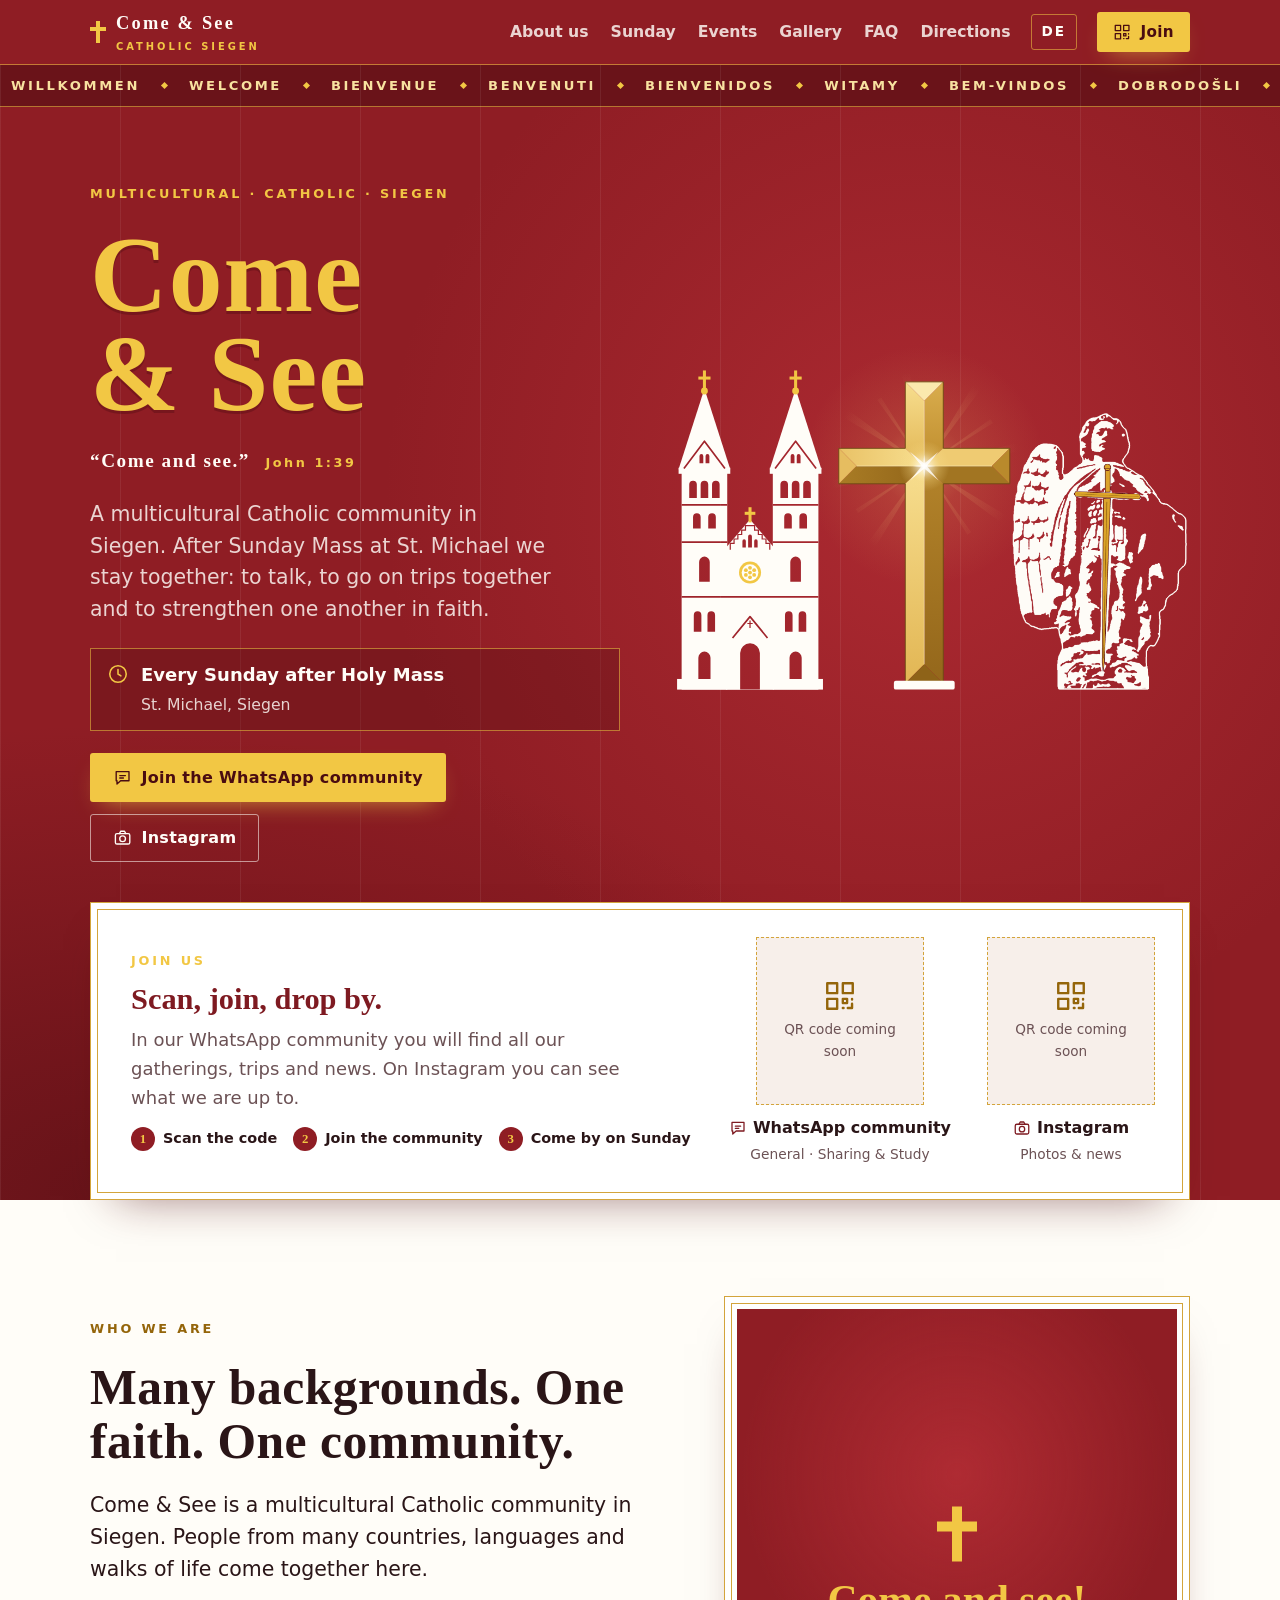
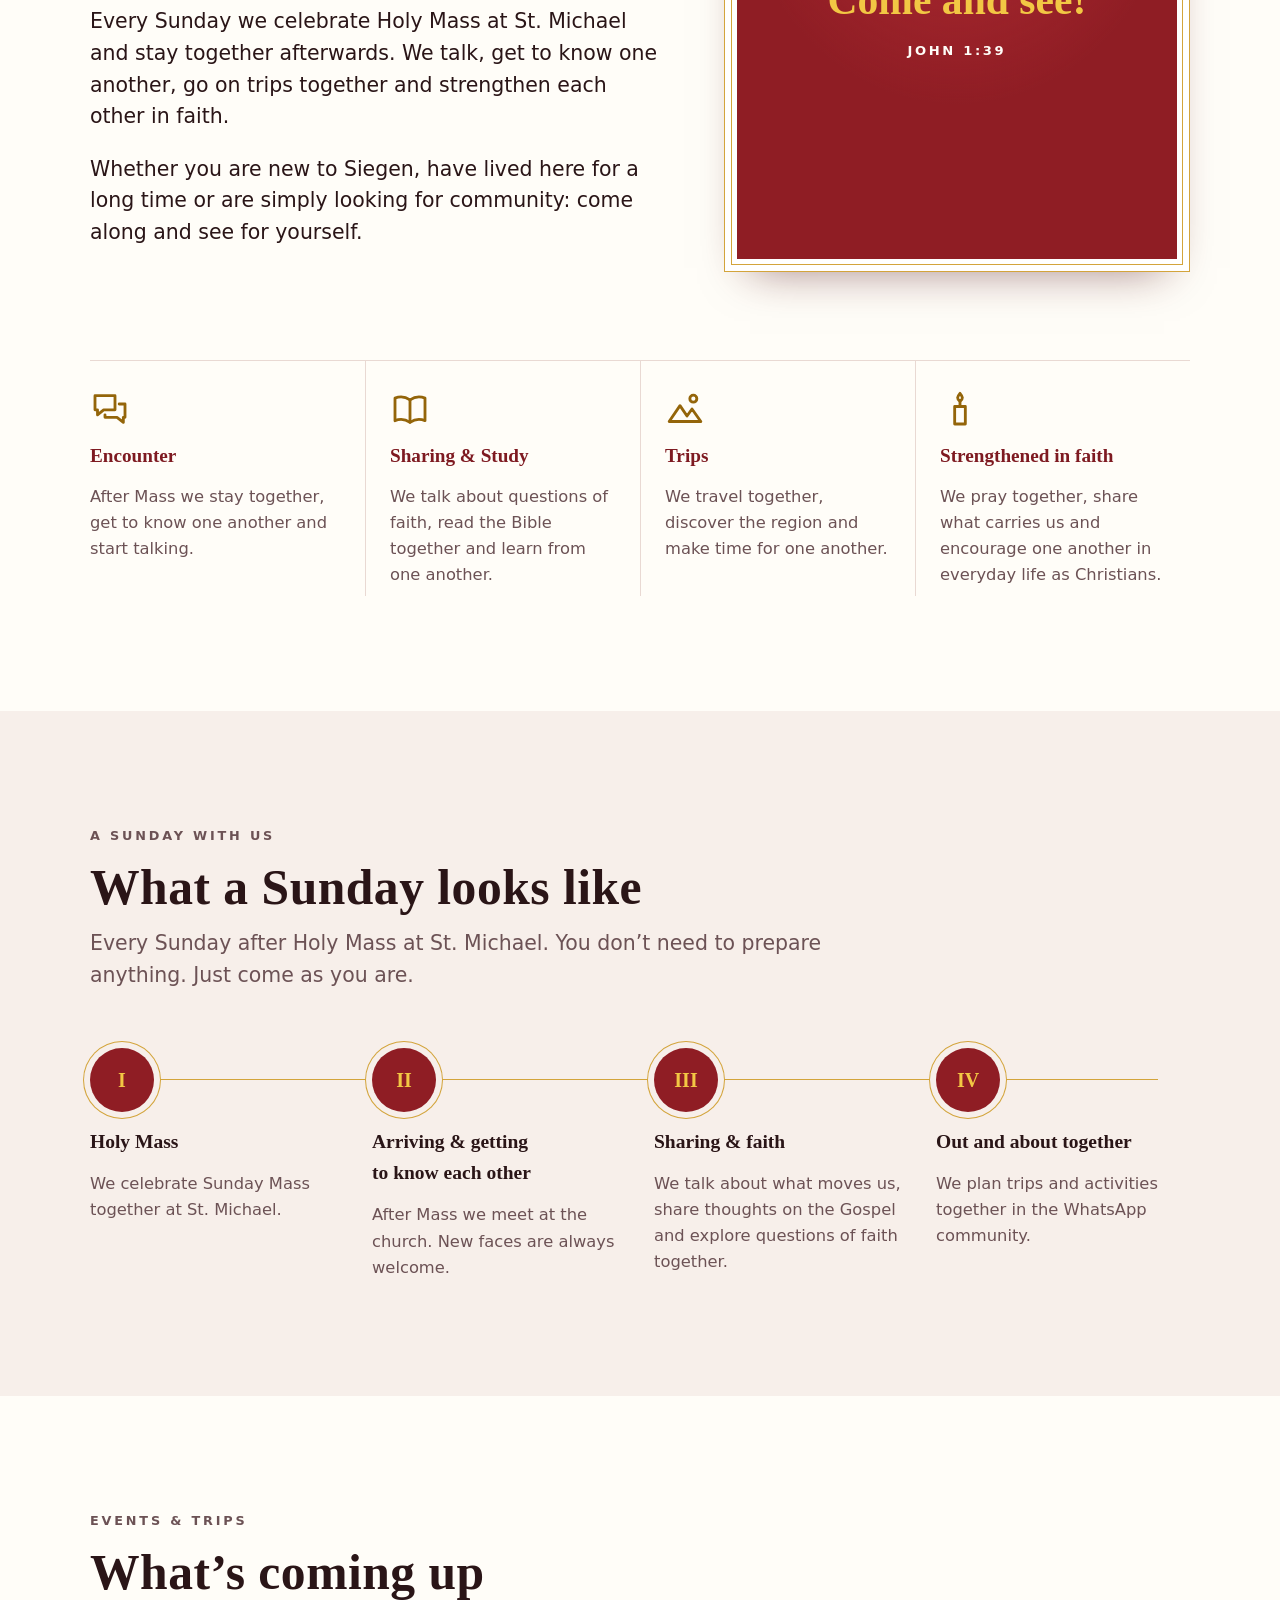
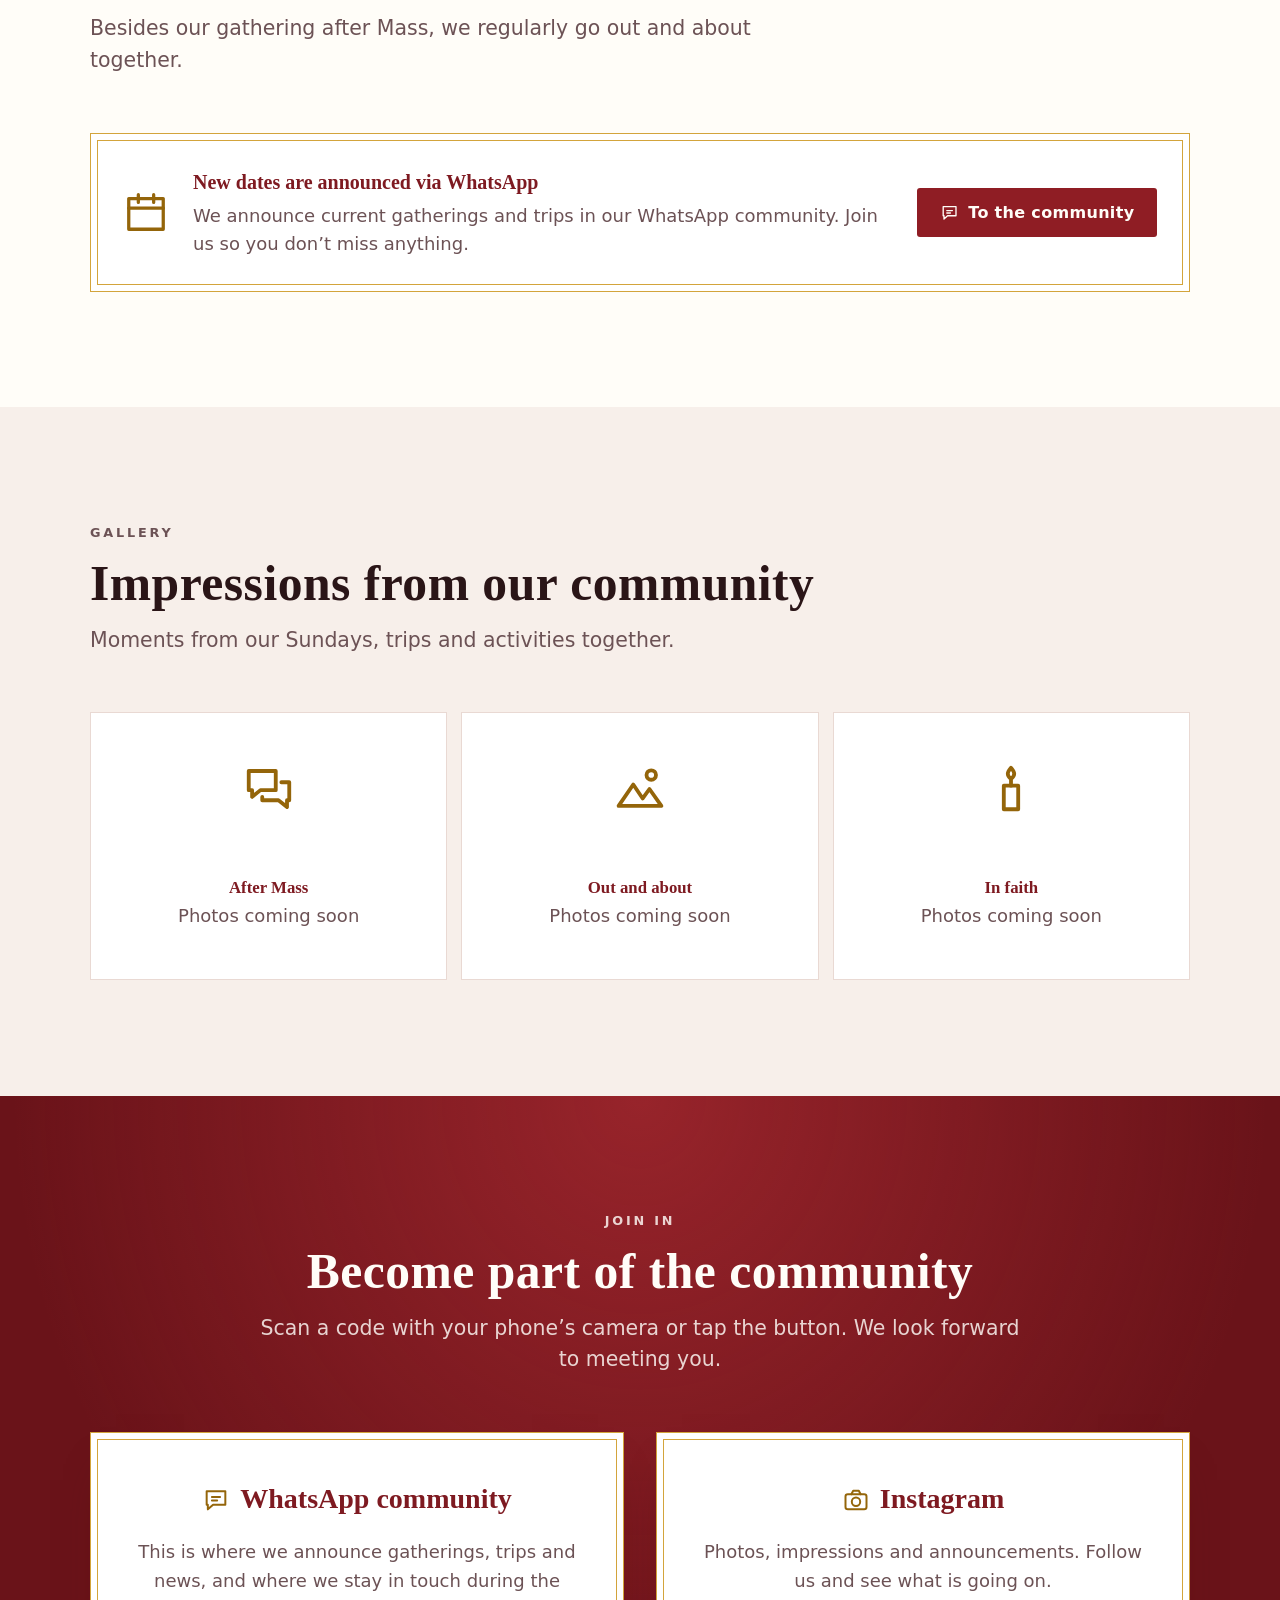
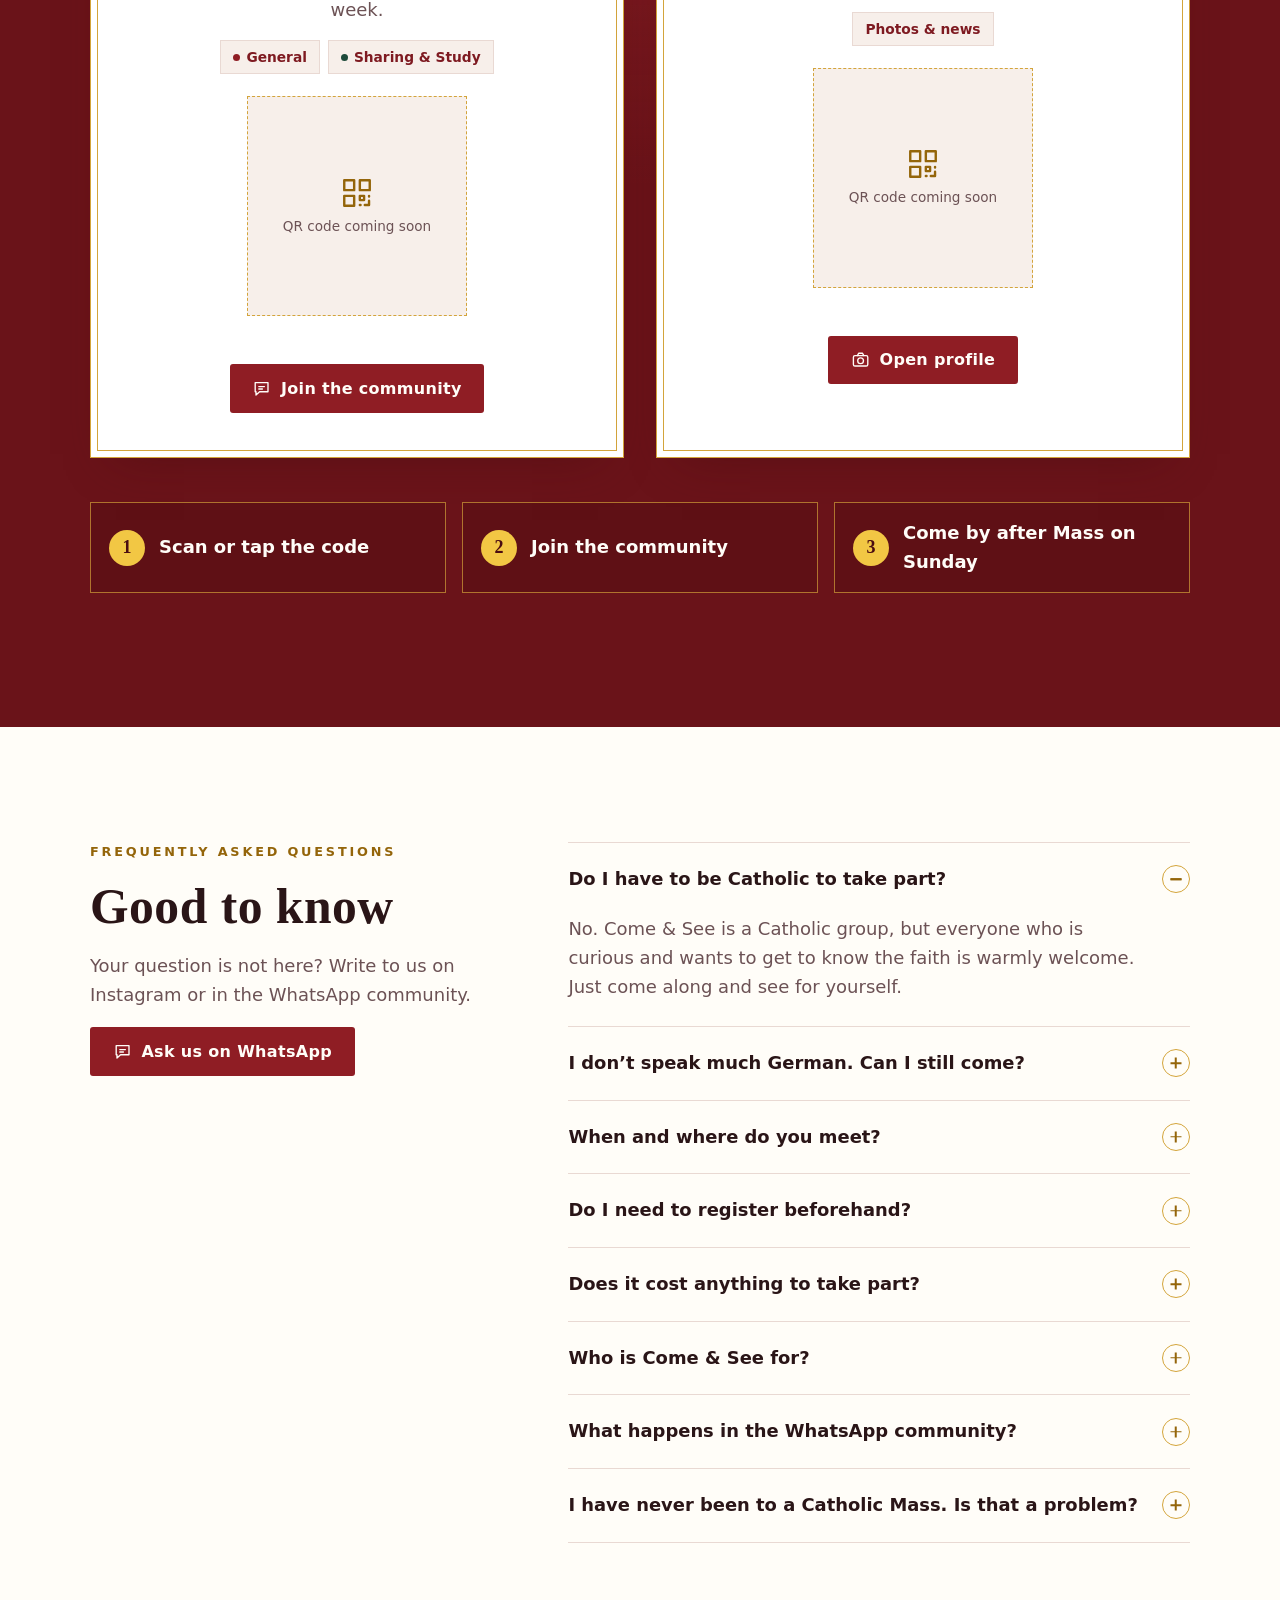
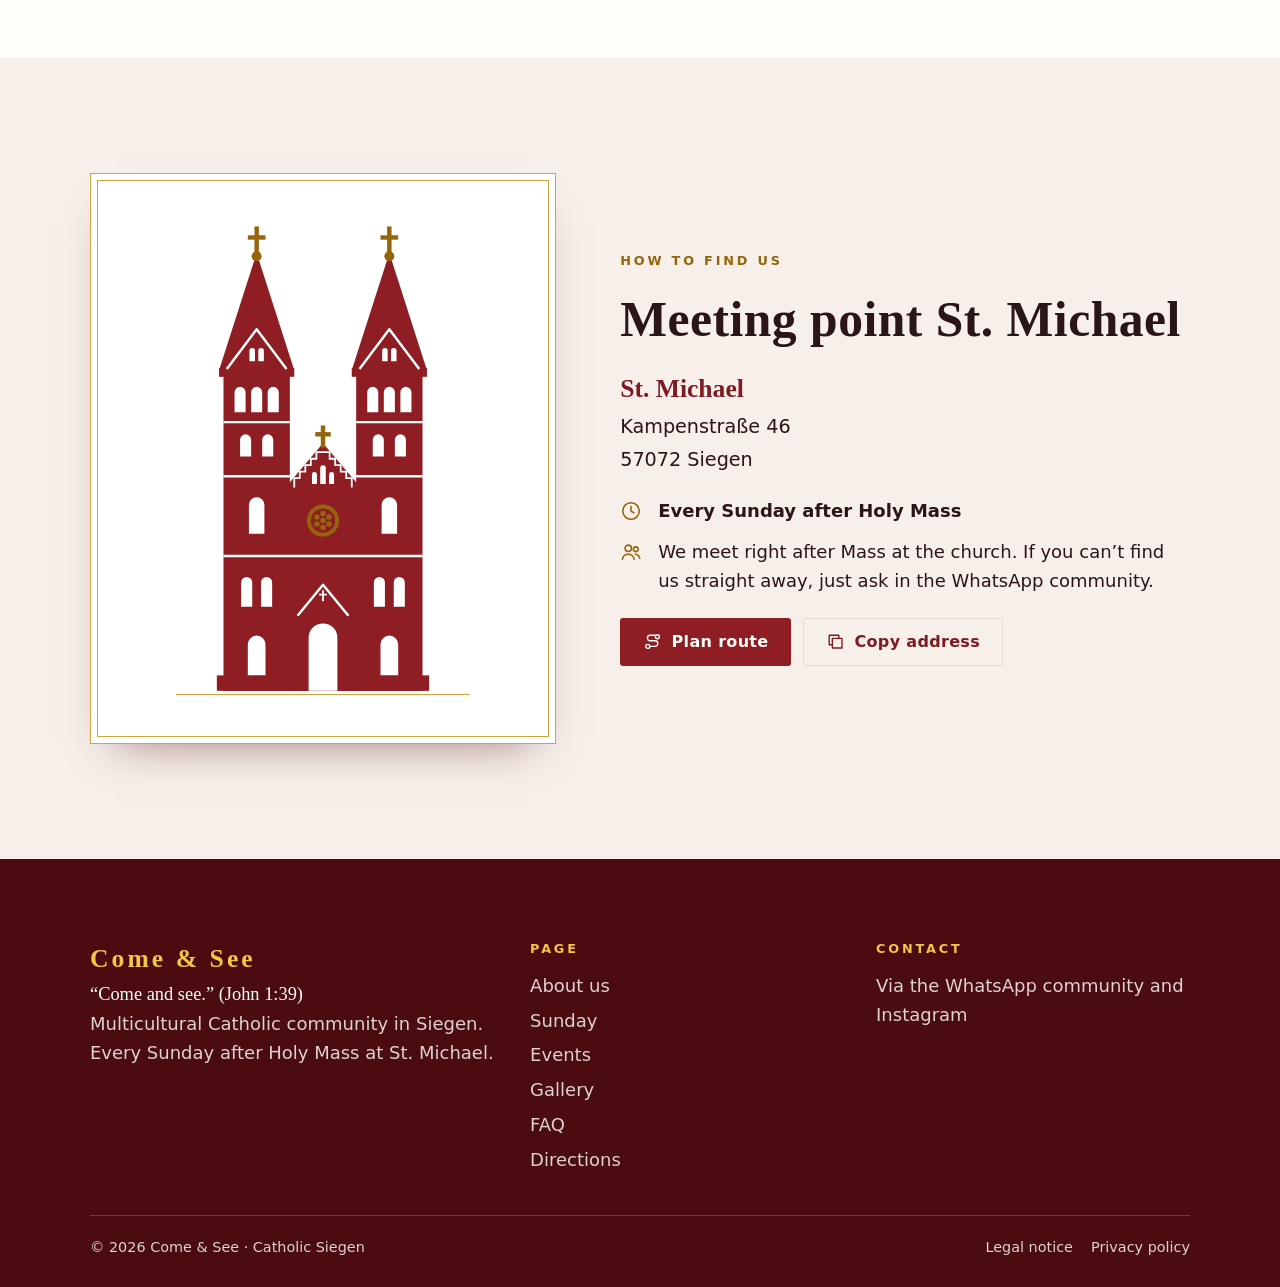
==== en/index.html @ a3068c2a "Add files via upload" ====
<!doctype html>
<html lang="en" data-root="../">
<head>
<meta charset="utf-8">
<meta name="viewport" content="width=device-width, initial-scale=1">
<title>Come &amp; See Siegen – Multicultural Catholic community</title>
<meta name="description" content="Come & See is a multicultural Catholic community in Siegen. Every Sunday after Holy Mass at St. Michael, Kampenstraße 46.">
<meta property="og:title" content="Come &amp; See Siegen – Multicultural Catholic community">
<meta property="og:description" content="Come & See is a multicultural Catholic community in Siegen. Every Sunday after Holy Mass at St. Michael, Kampenstraße 46.">
<meta property="og:type" content="website">
<meta name="theme-color" content="#8F1D24">
<link rel="alternate" hreflang="de" href="../index.html">
<link rel="stylesheet" href="../assets/style.css">
</head>
<body>
<div id="app" class="cs"></div>
<noscript><div class="noscript-note"><p>This page needs JavaScript. <strong>Come &amp; See</strong> is a multicultural Catholic community in Siegen. We meet every Sunday after Holy Mass at St. Michael, Kampenstraße 46, 57072 Siegen.</p><p><a href="legal-notice.html">Legal notice</a> · <a href="privacy-policy.html">Privacy policy</a> · <a href="../index.html">Deutsch</a></p></div></noscript>

<!-- Inhalte dieser Sprachversion. Texte hier ändern; Anführungszeichen " in Texten mit \" schreiben. -->
<script type="application/json" id="cs-state">
{
  "hero": {
    "lead": "A multicultural Catholic community in Siegen. After Sunday Mass at St. Michael we stay together: to talk, to go on trips together and to strengthen one another in faith."
  },
  "meeting": {
    "when": "Every Sunday after Holy Mass",
    "mass": "",
    "place": "St. Michael",
    "street": "Kampenstraße 46",
    "city": "57072 Siegen",
    "spot": "We meet right after Mass at the church. If you can’t find us straight away, just ask in the WhatsApp community."
  },
  "about": {
    "title": "Many backgrounds. One faith. One community.",
    "text": "Come & See is a multicultural Catholic community in Siegen. People from many countries, languages and walks of life come together here.\n\nEvery Sunday we celebrate Holy Mass at St. Michael and stay together afterwards. We talk, get to know one another, go on trips together and strengthen each other in faith.\n\nWhether you are new to Siegen, have lived here for a long time or are simply looking for community: come along and see for yourself.",
    "image": "",
    "caption": ""
  },
  "pillars": [
    {
      "icon": "talk",
      "title": "Encounter",
      "text": "After Mass we stay together, get to know one another and start talking."
    },
    {
      "icon": "book",
      "title": "Sharing & Study",
      "text": "We talk about questions of faith, read the Bible together and learn from one another."
    },
    {
      "icon": "trip",
      "title": "Trips",
      "text": "We travel together, discover the region and make time for one another."
    },
    {
      "icon": "candle",
      "title": "Strengthened in faith",
      "text": "We pray together, share what carries us and encourage one another in everyday life as Christians."
    }
  ],
  "sunday": [
    {
      "title": "Holy Mass",
      "text": "We celebrate Sunday Mass together at St. Michael."
    },
    {
      "title": "Arriving & getting to know each other",
      "text": "After Mass we meet at the church. New faces are always welcome."
    },
    {
      "title": "Sharing & faith",
      "text": "We talk about what moves us, share thoughts on the Gospel and explore questions of faith together."
    },
    {
      "title": "Out and about together",
      "text": "We plan trips and activities together in the WhatsApp community."
    }
  ],
  "events": [],
  "gallery": [],
  "faq": [
    {
      "q": "Do I have to be Catholic to take part?",
      "a": "No. Come & See is a Catholic group, but everyone who is curious and wants to get to know the faith is warmly welcome. Just come along and see for yourself."
    },
    {
      "q": "I don’t speak much German. Can I still come?",
      "a": "Absolutely. People from many countries meet here. We communicate in German and English and help each other out."
    },
    {
      "q": "When and where do you meet?",
      "a": "Every Sunday after Holy Mass at St. Michael, Kampenstraße 46 in Siegen. You can find the exact meeting point and any short-notice changes in our WhatsApp community."
    },
    {
      "q": "Do I need to register beforehand?",
      "a": "No. You can simply join us after Mass. If you have questions beforehand, write to us on Instagram or in the WhatsApp community."
    },
    {
      "q": "Does it cost anything to take part?",
      "a": "The gatherings after Mass are free. For trips there may be costs for travel or admission. We always announce this in advance."
    },
    {
      "q": "Who is Come & See for?",
      "a": "For everyone looking for community in faith: whether you have just arrived in Siegen, study or work here, or have lived here for a long time."
    },
    {
      "q": "What happens in the WhatsApp community?",
      "a": "The community has the group “Allgemein” (General) for announcements and dates, and the group “Austausch & Study” (Sharing & Study) for conversations about faith and learning together."
    },
    {
      "q": "I have never been to a Catholic Mass. Is that a problem?",
      "a": "Not at all. Just sit down and join in as much as you like. After Mass we are happy to answer your questions."
    }
  ],
  "footer": {
    "contact": ""
  }
}
</script>
<script src="../assets/links.js"></script>
<script src="../assets/app.js"></script>
</body>
</html>
---- assets/style.css ----
/* Schriften: lokal gehostet (kein Google Fonts). Dateien siehe assets/fonts/LIESMICH.txt */
@font-face { font-family: "Cinzel"; font-style: normal; font-weight: 500; font-display: swap; src: url("fonts/cinzel-latin-500-normal.woff2") format("woff2"); }
@font-face { font-family: "Cinzel"; font-style: normal; font-weight: 600; font-display: swap; src: url("fonts/cinzel-latin-600-normal.woff2") format("woff2"); }
@font-face { font-family: "Cinzel"; font-style: normal; font-weight: 700; font-display: swap; src: url("fonts/cinzel-latin-700-normal.woff2") format("woff2"); }
@font-face { font-family: "Cinzel"; font-style: normal; font-weight: 800; font-display: swap; src: url("fonts/cinzel-latin-800-normal.woff2") format("woff2"); }
@font-face { font-family: "Cinzel"; font-style: normal; font-weight: 900; font-display: swap; src: url("fonts/cinzel-latin-900-normal.woff2") format("woff2"); }
@font-face { font-family: "Alegreya Sans"; font-style: normal; font-weight: 400; font-display: swap; src: url("fonts/alegreya-sans-latin-400-normal.woff2") format("woff2"); }
@font-face { font-family: "Alegreya Sans"; font-style: normal; font-weight: 500; font-display: swap; src: url("fonts/alegreya-sans-latin-500-normal.woff2") format("woff2"); }
@font-face { font-family: "Alegreya Sans"; font-style: normal; font-weight: 700; font-display: swap; src: url("fonts/alegreya-sans-latin-700-normal.woff2") format("woff2"); }
@font-face { font-family: "Alegreya Sans"; font-style: normal; font-weight: 800; font-display: swap; src: url("fonts/alegreya-sans-latin-800-normal.woff2") format("woff2"); }
@font-face { font-family: "Alegreya Sans"; font-style: italic; font-weight: 400; font-display: swap; src: url("fonts/alegreya-sans-latin-400-italic.woff2") format("woff2"); }

/* Basis-Reset (früher von Claude eingefügt) */
html { -webkit-text-size-adjust: 100%; }
body { margin: 0; padding: 0; }
img { max-width: 100%; }
[hidden]:not([hidden="until-found" i]) { display: none !important; }
/* Layout: Prozessionsbanner – kardinalrote Bänder mit goldenen Doppelrahmen, dazwischen helle Lesestrecken; Cinzel als Inschrift, Alegreya Sans zum Lesen */
:root {
  --red: #8F1D24;
  --red-deep: #6A1319;
  --red-night: #4A0C11;
  --red-ink: #7E1A21;
  --gold: #F2C744;
  --gold-soft: #F8E2A0;
  --gold-ink: #94650A;
  --gold-line: #D3A43B;
  --paper: #FFFDF8;
  --paper-2: #F7EFEA;
  --card: #FFFFFF;
  --ink: #2A1517;
  --muted: #6C5255;
  --line: #E9D9D3;
  --on-red: #FFFDF8;
  --on-red-2: rgba(255, 253, 248, 0.82);
  --on-red-line: rgba(242, 199, 68, 0.55);
  --qr-dark: #2B0609;
  --shadow: 0 22px 44px -26px rgba(74, 12, 17, 0.55);
  --display: "Cinzel", "Trajan Pro", "Times New Roman", Georgia, serif;
  --body: "Alegreya Sans", "Segoe UI", system-ui, -apple-system, sans-serif;
  --wrap: 1180px;
  --gutter: clamp(16px, 4vw, 40px);
  --nav-h: 64px;
}
@media (prefers-color-scheme: dark) {
  :root:not([data-theme="light"]) {
    --paper: #160D0E; --paper-2: #1F1415; --card: #261819; --ink: #F5ECE6; --muted: #C7AEAA;
    --line: #3F2C2E; --gold-ink: #E5B84E; --red-ink: #F3A6AA; --shadow: 0 22px 44px -26px rgba(0, 0, 0, 0.8);
    color-scheme: dark;
  }
}
:root[data-theme="dark"] {
  --paper: #160D0E; --paper-2: #1F1415; --card: #261819; --ink: #F5ECE6; --muted: #C7AEAA;
  --line: #3F2C2E; --gold-ink: #E5B84E; --red-ink: #F3A6AA; --shadow: 0 22px 44px -26px rgba(0, 0, 0, 0.8);
  color-scheme: dark;
}

html { scroll-behavior: smooth; }
@media (prefers-reduced-motion: reduce) { html { scroll-behavior: auto; } }
body { background: var(--paper); color: var(--ink); font-family: var(--body); font-size: 1.125rem; line-height: 1.6; -webkit-font-smoothing: antialiased; text-rendering: optimizeLegibility; }
.cs *, .cs *::before, .cs *::after, .cs-layer *, .cs-layer *::before, .cs-layer *::after { box-sizing: border-box; }
.cs img, .cs-layer img { max-width: 100%; display: block; }
:where(.cs, .cs-layer) a { color: inherit; }
.cs p { margin: 0; }
.cs h1, .cs h2, .cs h3 { margin: 0; font-family: var(--display); text-wrap: balance; }
.wrap { width: 100%; max-width: var(--wrap); margin-inline: auto; padding-inline: var(--gutter); }
section[id], header[id] { scroll-margin-top: calc(var(--nav-h) + 12px); }
:focus-visible { outline: 3px solid var(--gold); outline-offset: 3px; border-radius: 2px; }
.sr { position: absolute; width: 1px; height: 1px; overflow: hidden; clip: rect(0 0 0 0); white-space: nowrap; }

/* type */
.eyebrow { font-family: var(--body); font-weight: 800; font-size: 0.8rem; letter-spacing: 0.22em; text-transform: uppercase; color: var(--gold-ink); }
.on-red .eyebrow { color: var(--gold); }
.h2 { font-size: clamp(2rem, 4.2vw, 3.1rem); font-weight: 700; line-height: 1.08; letter-spacing: 0.01em; }
.lead { font-size: clamp(1.15rem, 1.6vw, 1.3rem); line-height: 1.55; }
.prose { display: grid; gap: 1em; max-width: 62ch; }
.muted { color: var(--muted); }
.rule { display: flex; align-items: center; gap: 14px; color: var(--gold-line); }
.rule::before, .rule::after { content: ""; height: 1px; flex: 1; background: currentColor; }
.rule svg { width: 14px; height: 18px; fill: currentColor; flex: none; }

/* buttons */
.btn { display: inline-flex; align-items: center; justify-content: center; gap: 0.6em; padding: 0.85em 1.35em; border-radius: 3px; border: 1.5px solid transparent; font-family: var(--body); font-weight: 800; font-size: 1rem; line-height: 1.1; letter-spacing: 0.02em; text-decoration: none; cursor: pointer; transition: transform 0.15s ease, background-color 0.15s ease, color 0.15s ease, border-color 0.15s ease; }
.btn svg { width: 1.2em; height: 1.2em; flex: none; }
.btn:hover { transform: translateY(-1px); }
.btn:active { transform: translateY(0); }
.btn-gold { background: var(--gold); color: var(--red-night); box-shadow: 0 10px 24px -12px rgba(242, 199, 68, 0.75); }
.btn-gold:hover { background: #F7D466; }
.btn-ghost { background: transparent; color: var(--on-red); border-color: rgba(255, 253, 248, 0.55); }
.btn-ghost:hover { border-color: var(--gold); color: var(--gold); }
.btn-red { background: var(--red); color: var(--on-red); }
.btn-red:hover { background: var(--red-deep); }
.btn-line { background: transparent; color: var(--red-ink); border-color: var(--line); }
.btn-line:hover { border-color: var(--gold-line); }
.btn-sm { padding: 0.62em 1em; font-size: 0.95rem; }
.btn[aria-disabled="true"] { opacity: 0.55; pointer-events: none; }

/* frames */
.frame { position: relative; border: 1px solid var(--gold-line); outline: 1px solid var(--gold-line); outline-offset: -8px; }

/* nav */
.nav { position: sticky; top: env(safe-area-inset-top, 0px); z-index: 40; background: var(--red); color: var(--on-red); border-bottom: 1px solid var(--on-red-line); }
.nav-in { display: flex; align-items: center; gap: 20px; min-height: var(--nav-h); }
.brand { display: inline-flex; align-items: center; gap: 10px; text-decoration: none; margin-right: auto; }
.brand svg { width: 16px; height: 22px; fill: var(--gold); }
.brand-t { font-family: var(--display); font-weight: 800; font-size: 1.15rem; letter-spacing: 0.12em; white-space: nowrap; }
.brand-s { display: block; font-family: var(--body); font-weight: 700; font-size: 0.62rem; letter-spacing: 0.3em; color: var(--gold); margin-top: 1px; }
.nav-links { display: flex; gap: 22px; }
.nav-links a { text-decoration: none; font-weight: 700; font-size: 0.98rem; color: var(--on-red-2); padding: 6px 0; border-bottom: 1.5px solid transparent; }
.nav-links a:hover { color: var(--on-red); border-bottom-color: var(--gold); }
.menu-btn { display: none; background: transparent; border: 1px solid var(--on-red-line); color: var(--on-red); width: 44px; height: 44px; border-radius: 3px; cursor: pointer; }
.menu-btn svg { width: 22px; height: 22px; }
.edit-btn { background: transparent; border: 1px dashed var(--on-red-line); color: var(--gold); border-radius: 3px; padding: 0.5em 0.8em; font: 700 0.85rem var(--body); cursor: pointer; display: inline-flex; gap: 6px; align-items: center; }
.edit-btn svg { width: 16px; height: 16px; }
.mobile-menu { border-top: 1px solid var(--on-red-line); background: var(--red-deep); }
.mobile-menu nav { display: grid; padding-block: 8px 16px; }
.mobile-menu a { text-decoration: none; font-weight: 700; padding: 12px 0; border-bottom: 1px solid rgba(255, 253, 248, 0.12); }
@media (max-width: 980px) {
  .nav-links { display: none; }
  .menu-btn { display: inline-grid; place-items: center; }
}
@media (max-width: 640px) { .edit-btn span { display: none; } .brand-s { display: none; } }
@media (max-width: 420px) { .nav .btn-join-label { display: none; } }

/* ribbon */
.ribbon { background: var(--red-deep); color: var(--gold-soft); border-bottom: 1px solid var(--on-red-line); overflow: hidden; }
.ribbon-track { display: flex; width: max-content; animation: ribbon 60s linear infinite; }
.ribbon-set { display: flex; align-items: center; gap: 22px; padding: 10px 11px; white-space: nowrap; font-weight: 700; font-size: 0.82rem; letter-spacing: 0.2em; text-transform: uppercase; }
.ribbon-set i { width: 5px; height: 5px; background: var(--gold); transform: rotate(45deg); flex: none; }
@keyframes ribbon { to { transform: translateX(-50%); } }
@media (prefers-reduced-motion: reduce) {
  .ribbon-track { animation: none; width: auto; flex-wrap: wrap; justify-content: center; }
  .ribbon-set + .ribbon-set { display: none; }
  .ribbon-set { flex-wrap: wrap; justify-content: center; white-space: normal; row-gap: 6px; }
}

/* hero */
.hero { position: relative; color: var(--on-red); background:
    radial-gradient(60% 70% at 72% 38%, rgba(196, 52, 60, 0.55), transparent 70%),
    radial-gradient(90% 60% at 10% 100%, rgba(74, 12, 17, 0.6), transparent 70%),
    var(--red); }
.hero::before { content: ""; position: absolute; inset: 0; pointer-events: none; opacity: 0.07;
  background-image: repeating-linear-gradient(90deg, #fff 0 1px, transparent 1px 120px); }
.hero-grid { position: relative; display: grid; grid-template-columns: minmax(0, 1.02fr) minmax(0, 1fr); gap: clamp(24px, 4vw, 64px); align-items: center; padding-block: clamp(40px, 6vw, 84px) clamp(24px, 4vw, 40px); }
.hero-text { display: grid; gap: 22px; min-width: 0; }
.hero h1 { font-weight: 900; font-size: clamp(3.6rem, 8.4vw, 7.4rem); line-height: 0.92; letter-spacing: 0.01em; color: var(--gold); text-shadow: 0 3px 0 rgba(74, 12, 17, 0.35); }
.hero h1 span { display: block; }
.verse { font-family: var(--display); font-weight: 600; font-size: clamp(1rem, 1.6vw, 1.2rem); letter-spacing: 0.08em; color: var(--on-red); display: flex; flex-wrap: wrap; gap: 0.2em 0.8em; align-items: baseline; }
.verse small { font-family: var(--body); font-weight: 700; font-size: 0.8rem; letter-spacing: 0.2em; color: var(--gold); }
.hero .lead { color: var(--on-red-2); max-width: 36ch; }
.meet { display: inline-flex; align-items: flex-start; gap: 12px; padding: 12px 16px; border: 1px solid var(--on-red-line); background: rgba(74, 12, 17, 0.28); max-width: 100%; }
.meet svg { width: 22px; height: 22px; flex: none; color: var(--gold); margin-top: 2px; }
.meet strong { display: block; font-weight: 800; }
.meet span { color: var(--on-red-2); font-size: 0.98rem; }
.hero-cta { display: flex; flex-wrap: wrap; gap: 12px; }
.hero-art { min-width: 0; }
.hero-art .emblem { width: 100%; height: auto; max-width: 600px; display: block; margin-inline: auto; overflow: visible; }
.hero-art .glow { transform-origin: 400px 153px; animation: glow 7s ease-in-out infinite alternate; }
@keyframes glow { from { opacity: 0.8; } to { opacity: 1; } }
@media (prefers-reduced-motion: reduce) { .hero-art .glow { animation: none; } }
@media (max-width: 980px) {
  .hero-grid { grid-template-columns: 1fr; text-align: left; }
  .hero-art { order: -1; }
  .hero-art .emblem { max-width: 520px; }
}

/* join card (in hero) */
.hero-join { position: relative; z-index: 3; margin-bottom: calc(-1 * var(--overlap)); }
:root { --overlap: 110px; }
@media (max-width: 760px) { :root { --overlap: 56px; } }
.joincard { background: var(--card); color: var(--ink); box-shadow: var(--shadow); padding: clamp(22px, 3vw, 34px); display: grid; grid-template-columns: minmax(0, 1fr) auto auto; align-items: start; gap: clamp(18px, 3vw, 36px); align-items: center; }
.jc-text { display: grid; gap: 10px; min-width: 0; padding-left: 6px; }
.jc-title { font-size: clamp(1.45rem, 2.4vw, 1.9rem); font-weight: 700; line-height: 1.15; color: var(--red-ink); }
.jc-text p { color: var(--muted); max-width: 46ch; }
.jc-steps { display: flex; flex-wrap: wrap; gap: 6px 16px; margin-top: 4px; font-weight: 800; font-size: 0.9rem; color: var(--ink); }
.jc-steps span { display: inline-flex; align-items: center; gap: 8px; }
.jc-steps b { display: inline-grid; place-items: center; width: 24px; height: 24px; border-radius: 50%; background: var(--red); color: var(--gold); font-family: var(--display); font-size: 0.8rem; }
.jc-buttons { display: none; gap: 10px; flex-wrap: wrap; }
@media (max-width: 900px) {
  .joincard { grid-template-columns: minmax(0, 1fr) minmax(0, 1fr); }
  .joincard .qr-tile { --qr: 100%; width: 100%; max-width: 200px; justify-self: center; }
  .jc-text { grid-column: 1 / -1; padding-left: 0; }
}
@media (max-width: 640px) {
  .jc-buttons { display: flex; grid-column: 1 / -1; }
  .jc-buttons .btn { flex: 1 1 200px; }
}

/* qr tiles */
.qr-tile { display: grid; justify-items: center; gap: 10px; text-decoration: none; color: var(--ink); margin: 0; }
.qr-box { width: var(--qr, 168px); max-width: 100%; aspect-ratio: 1; background: #fff; padding: 8px; border: 1px solid var(--gold-line); box-shadow: 0 0 0 4px var(--card), 0 0 0 5px var(--gold-line); position: relative; transition: transform 0.15s ease; }
a.qr-tile:hover .qr-box { transform: scale(1.03); }
.qr-box svg { width: 100%; height: 100%; display: block; }
.qr-box .qr-badge { position: absolute; left: 50%; top: 50%; transform: translate(-50%, -50%); width: 22%; aspect-ratio: 1; background: #fff; display: grid; place-items: center; border-radius: 4px; }
.qr-box .qr-badge svg { width: 70%; height: 70%; fill: var(--red); }
.qr-cap { text-align: center; display: grid; gap: 2px; }
.qr-cap strong { font-weight: 800; font-size: 1rem; display: inline-flex; gap: 6px; align-items: center; justify-content: center; }
.qr-cap strong svg { width: 18px; height: 18px; color: var(--red-ink); }
.qr-cap span { font-size: 0.86rem; color: var(--muted); }
.qr-empty { width: var(--qr, 168px); max-width: 100%; aspect-ratio: 1; border: 1.5px dashed var(--gold-line); display: grid; place-items: center; text-align: center; padding: 14px; font-size: 0.85rem; color: var(--muted); background: var(--paper-2); }
.qr-empty svg { width: 34px; height: 34px; color: var(--gold-ink); margin: 0 auto 6px; display: block; }

/* sections */
.sec { padding-block: clamp(64px, 9vw, 120px); }
.sec-2 { background: var(--paper-2); }
.sec-head { display: grid; gap: 14px; margin-bottom: clamp(32px, 5vw, 56px); max-width: 760px; }
.sec-head.center { text-align: center; margin-inline: auto; justify-items: center; }
.sec-head p { color: var(--muted); }
.about { padding-top: calc(var(--overlap) + clamp(56px, 8vw, 96px)); }
.about-grid { display: grid; grid-template-columns: minmax(0, 1.1fr) minmax(0, 0.9fr); gap: clamp(28px, 5vw, 72px); align-items: center; }
.about-text { display: grid; gap: 22px; min-width: 0; }
.about-text .prose { color: var(--ink); }
.photo { margin: 0; background: var(--card); padding: 12px; box-shadow: var(--shadow); }
.photo img { width: 100%; aspect-ratio: 4 / 5; object-fit: cover; }
.photo figcaption { font-size: 0.9rem; color: var(--muted); padding: 10px 4px 0; }
.photo-fallback { aspect-ratio: 4 / 5; background: radial-gradient(70% 60% at 50% 30%, rgba(196, 52, 60, 0.6), transparent 70%), var(--red); color: var(--on-red); display: grid; place-items: center; text-align: center; padding: 28px; position: relative; }
.photo-fallback .pf-in { display: grid; gap: 16px; justify-items: center; }
.photo-fallback svg { width: 40px; height: 56px; fill: var(--gold); }
.photo-fallback blockquote { margin: 0; font-family: var(--display); font-weight: 700; font-size: clamp(1.8rem, 3.4vw, 2.6rem); line-height: 1.1; color: var(--gold); }
.photo-fallback cite { font-style: normal; font-weight: 700; letter-spacing: 0.2em; font-size: 0.82rem; text-transform: uppercase; }
.photo-fallback .pf-hint { font-size: 0.85rem; color: var(--on-red-2); border-top: 1px solid var(--on-red-line); padding-top: 12px; }
@media (max-width: 860px) { .about-grid { grid-template-columns: 1fr; } .photo { max-width: 520px; } }

.pillars { display: grid; grid-template-columns: repeat(4, minmax(0, 1fr)); gap: 0; margin-top: clamp(48px, 7vw, 88px); border-top: 1px solid var(--line); }
.pillar { padding: 28px 24px 8px 0; display: grid; gap: 12px; align-content: start; min-width: 0; }
.pillar + .pillar { padding-left: 24px; border-left: 1px solid var(--line); }
.pillar svg { width: 40px; height: 40px; color: var(--gold-ink); }
.pillar h3 { font-size: 1.2rem; font-weight: 700; color: var(--red-ink); }
.pillar p { color: var(--muted); font-size: 1.02rem; }
@media (max-width: 980px) {
  .pillars { grid-template-columns: repeat(2, minmax(0, 1fr)); }
  .pillar:nth-child(3) { padding-left: 0; border-left: 0; }
  .pillar:nth-child(n+3) { border-top: 1px solid var(--line); }
}
@media (max-width: 560px) {
  .pillars { grid-template-columns: 1fr; }
  .pillar, .pillar + .pillar { padding: 24px 0 20px; border-left: 0; }
  .pillar + .pillar { border-top: 1px solid var(--line); }
}

/* sunday timeline */
.steps { list-style: none; padding: 0; margin: 0; display: grid; grid-template-columns: repeat(4, minmax(0, 1fr)); gap: 28px; position: relative; }
.steps::before { content: ""; position: absolute; top: 31px; left: 32px; right: 32px; height: 1px; background: var(--gold-line); }
.step { display: grid; gap: 14px; align-content: start; position: relative; min-width: 0; }
.step-num { width: 64px; height: 64px; border-radius: 50%; display: grid; place-items: center; background: var(--red); color: var(--gold); font-family: var(--display); font-weight: 800; font-size: 1.25rem; box-shadow: 0 0 0 6px var(--paper-2), 0 0 0 7px var(--gold-line); position: relative; }
.step h3 { font-size: 1.22rem; font-weight: 700; }
.step p { color: var(--muted); font-size: 1.02rem; }
.step .tag { display: inline-block; font-size: 0.82rem; font-weight: 800; letter-spacing: 0.08em; color: var(--red-ink); border: 1px solid var(--line); padding: 3px 10px; background: var(--card); justify-self: start; }
@media (max-width: 900px) {
  .steps { grid-template-columns: 1fr; gap: 0; }
  .steps::before { top: 32px; bottom: 32px; left: 31px; right: auto; width: 1px; height: auto; }
  .step { grid-template-columns: 64px minmax(0, 1fr); column-gap: 20px; row-gap: 6px; padding-bottom: 28px; }
  .step-num { grid-row: span 3; }
}

/* events */
.events { display: grid; gap: 16px; }
.event { display: grid; grid-template-columns: 112px minmax(0, 1fr); gap: 24px; align-items: center; background: var(--card); border: 1px solid var(--line); padding: 16px 22px 16px 16px; }
.event-date { background: var(--red); color: var(--on-red); text-align: center; padding: 12px 8px; display: grid; gap: 2px; }
.event-date b { font-family: var(--display); font-size: 2.2rem; line-height: 1; color: var(--gold); }
.event-date span { font-size: 0.78rem; font-weight: 800; letter-spacing: 0.18em; text-transform: uppercase; }
.event-body { display: grid; gap: 4px; min-width: 0; }
.event-body h3 { font-size: 1.25rem; font-weight: 700; color: var(--red-ink); }
.event-meta { display: flex; flex-wrap: wrap; gap: 4px 18px; color: var(--muted); font-size: 0.98rem; }
.event-meta span { display: inline-flex; gap: 6px; align-items: center; }
.event-meta svg { width: 16px; height: 16px; color: var(--gold-ink); }
.event-note { font-size: 1rem; }
.event.past { opacity: 0.6; }
@media (max-width: 680px) {
  .event { grid-template-columns: 84px minmax(0, 1fr); gap: 16px; }
  .event-date b { font-size: 1.8rem; }
}
.empty { display: grid; grid-template-columns: auto minmax(0, 1fr) auto; gap: 24px; align-items: center; background: var(--card); padding: clamp(22px, 3vw, 32px); }
.empty svg.ic { width: 46px; height: 46px; color: var(--gold-ink); }
.empty h3 { font-size: 1.25rem; font-weight: 700; color: var(--red-ink); margin-bottom: 4px; }
.empty p { color: var(--muted); }
@media (max-width: 680px) { .empty { grid-template-columns: 1fr; } }

/* gallery */
.gallery { display: grid; grid-template-columns: repeat(3, minmax(0, 1fr)); gap: 14px; }
@media (max-width: 860px) { .gallery { grid-template-columns: repeat(2, minmax(0, 1fr)); gap: 10px; } }
.g-item { position: relative; margin: 0; background: var(--card); border: 0; padding: 0; cursor: zoom-in; overflow: hidden; aspect-ratio: 4 / 3; }
.g-item img { width: 100%; height: 100%; object-fit: cover; transition: transform 0.4s ease; }
.g-item:hover img { transform: scale(1.04); }
.g-cap { position: absolute; inset: auto 0 0 0; padding: 26px 14px 10px; color: #fff; font-size: 0.95rem; font-weight: 700; text-align: left; background: linear-gradient(transparent, rgba(30, 5, 8, 0.78)); }
.gallery.ph { grid-template-columns: repeat(3, minmax(0, 1fr)); }
.g-ph { aspect-ratio: 4 / 3; display: grid; place-items: center; text-align: center; gap: 10px; padding: 24px; background: var(--card); border: 1px solid var(--line); color: var(--muted); }
.g-ph svg { width: 54px; height: 54px; color: var(--gold-ink); margin-inline: auto; }
.g-ph strong { display: block; color: var(--red-ink); font-family: var(--display); font-size: 1.05rem; }
@media (max-width: 640px) { .g-ph { aspect-ratio: 3 / 4; padding: 12px 6px; font-size: 0.82rem; } .g-ph svg { width: 34px; height: 34px; } .g-ph strong { font-size: 0.85rem; } .gallery.ph { gap: 8px; } }

/* join section */
.join { background:
    radial-gradient(70% 80% at 50% 0%, rgba(196, 52, 60, 0.5), transparent 70%), var(--red-deep);
  color: var(--on-red); }
.join .sec-head p { color: var(--on-red-2); }
.join-grid { display: grid; grid-template-columns: repeat(2, minmax(0, 1fr)); gap: clamp(18px, 3vw, 32px); }
.jcard { background: var(--card); color: var(--ink); padding: clamp(28px, 3.6vw, 44px) clamp(20px, 3vw, 40px); display: grid; grid-template-columns: minmax(0, 1fr); justify-items: center; align-content: start; text-align: center; gap: 16px; box-shadow: var(--shadow); }
.jcard p { max-width: 40ch; }
.jcard h3 { font-size: clamp(1.4rem, 2.3vw, 1.75rem); font-weight: 700; color: var(--red-ink); display: flex; gap: 10px; align-items: center; justify-content: center; }
.jcard h3 svg { width: 28px; height: 28px; color: var(--gold-ink); flex: none; }
.jcard p { color: var(--muted); }
.chips { display: flex; flex-wrap: wrap; gap: 8px; }
.chip { display: inline-flex; align-items: center; gap: 6px; padding: 5px 12px; background: var(--paper-2); border: 1px solid var(--line); font-weight: 800; font-size: 0.86rem; color: var(--red-ink); }
.chip i { width: 7px; height: 7px; border-radius: 50%; background: var(--red); }
.chip.study i { background: #1D4A3A; }
.jcard .qr-tile { --qr: 220px; margin-top: 6px; }
.jcard .chips { justify-content: center; }
.join-steps { display: grid; grid-template-columns: repeat(3, minmax(0, 1fr)); gap: 16px; margin-top: clamp(28px, 4vw, 44px); list-style: none; padding: 0; }
.join-steps li { display: flex; gap: 14px; align-items: center; padding: 16px 18px; border: 1px solid var(--on-red-line); background: rgba(74, 12, 17, 0.35); font-weight: 700; min-width: 0; }
.join-steps b { display: inline-grid; place-items: center; width: 36px; height: 36px; border-radius: 50%; background: var(--gold); color: var(--red-night); font-family: var(--display); flex: none; }
@media (max-width: 980px) { .join-grid { grid-template-columns: 1fr; } }
@media (max-width: 560px) {
  .jcard .qr-tile { --qr: 200px; }
  .join-steps { grid-template-columns: 1fr; }
}

/* faq */
.faq-grid { display: grid; grid-template-columns: minmax(0, 0.8fr) minmax(0, 1.2fr); gap: clamp(28px, 5vw, 72px); align-items: start; }
.faq-side { display: grid; gap: 18px; position: sticky; top: calc(var(--nav-h) + 32px); }
.faq-list { border-top: 1px solid var(--line); }
.faq-item { border-bottom: 1px solid var(--line); }
.faq-item summary { list-style: none; cursor: pointer; display: grid; grid-template-columns: minmax(0, 1fr) 28px; gap: 16px; align-items: center; padding: 22px 0; font-weight: 800; font-size: 1.12rem; color: var(--ink); }
.faq-item summary::-webkit-details-marker { display: none; }
.faq-item summary:hover { color: var(--red-ink); }
.faq-item .pm { width: 28px; height: 28px; border: 1px solid var(--gold-line); border-radius: 50%; position: relative; }
.faq-item .pm::before, .faq-item .pm::after { content: ""; position: absolute; left: 50%; top: 50%; width: 11px; height: 1.5px; background: var(--gold-ink); transform: translate(-50%, -50%); transition: transform 0.2s ease; }
.faq-item .pm::after { transform: translate(-50%, -50%) rotate(90deg); }
.faq-item[open] .pm::after { transform: translate(-50%, -50%) rotate(0deg); }
.faq-item .faq-a { padding: 0 44px 24px 0; color: var(--muted); display: grid; gap: 0.8em; max-width: 64ch; }
@media (max-width: 860px) { .faq-grid { grid-template-columns: 1fr; } .faq-side { position: static; } }

/* location */
.loc-grid { display: grid; grid-template-columns: minmax(0, 0.9fr) minmax(0, 1.1fr); gap: clamp(28px, 5vw, 72px); align-items: center; }
.loc-art { background: var(--card); padding: clamp(28px, 4vw, 48px); display: grid; place-items: center; color: var(--red); box-shadow: var(--shadow); }
.loc-art svg.church { width: min(100%, 230px); height: auto; }
.loc-art svg.church .gi { fill: var(--gold-ink); }
.loc-art .ground { width: 80%; height: 1px; background: var(--gold-line); margin-top: -1px; }
.loc-text { display: grid; gap: 22px; min-width: 0; }
.address { font-style: normal; display: grid; gap: 2px; font-size: 1.2rem; }
.address strong { font-family: var(--display); font-size: 1.6rem; color: var(--red-ink); }
.loc-facts { display: grid; gap: 12px; }
.loc-facts div { display: grid; grid-template-columns: 26px minmax(0, 1fr); gap: 12px; align-items: start; }
.loc-facts svg { width: 22px; height: 22px; color: var(--gold-ink); margin-top: 3px; }
.loc-actions { display: flex; flex-wrap: wrap; gap: 12px; }
@media (max-width: 860px) { .loc-grid { grid-template-columns: 1fr; } .loc-art { order: 2; max-width: 420px; padding: 24px; } .loc-art svg.church { width: min(100%, 180px); } }

/* footer */
.foot { background: var(--red-night); color: var(--on-red-2); padding-block: clamp(48px, 7vw, 80px) 28px; }
.foot-grid { display: grid; grid-template-columns: minmax(0, 1.3fr) minmax(0, 1fr) minmax(0, 1fr); gap: 32px; }
.foot .brand-t { font-size: 1.6rem; color: var(--gold); }
.foot h4 { margin: 0 0 12px; font-family: var(--body); font-size: 0.8rem; letter-spacing: 0.22em; text-transform: uppercase; color: var(--gold); }
.foot nav { display: grid; gap: 6px; }
.foot a { text-decoration: none; }
.foot a:hover { color: var(--gold); }
.foot-verse { font-family: var(--display); font-size: 1.15rem; color: var(--on-red); margin-top: 12px; }
.foot-contact { white-space: pre-line; font-size: 0.98rem; }
.foot-bottom { display: flex; flex-wrap: wrap; gap: 8px 24px; justify-content: space-between; border-top: 1px solid rgba(242, 199, 68, 0.25); margin-top: 40px; padding-top: 20px; font-size: 0.9rem; }
.foot-bottom button { background: none; border: 0; padding: 0; color: var(--gold); font: inherit; cursor: pointer; text-decoration: underline; }
@media (max-width: 860px) { .foot-grid { grid-template-columns: 1fr 1fr; } .foot-grid > :first-child { grid-column: 1 / -1; } }
@media (max-width: 520px) { .foot-grid { grid-template-columns: 1fr; } }
@media (max-width: 640px) { .foot { padding-bottom: calc(96px + env(safe-area-inset-bottom, 0px)); } }

/* floating join */
.fab { position: fixed; right: 20px; bottom: calc(20px + env(safe-area-inset-bottom, 0px)); z-index: 50; display: flex; gap: 8px; transition: transform 0.25s ease, opacity 0.25s ease; }
.fab.off { transform: translateY(140%); opacity: 0; pointer-events: none; }
.fab .btn { box-shadow: 0 14px 30px -12px rgba(30, 5, 8, 0.6); }
.fab .fab-ig, .fab .fab-mob { display: none; }
@media (max-width: 640px) {
  .fab { left: 12px; right: 12px; bottom: calc(12px + env(safe-area-inset-bottom, 0px)); }
  .fab .fab-main { flex: 1; }
  .fab .fab-desk { display: none; }
  .fab .fab-mob { display: inline-flex; }
  .fab .fab-ig { display: inline-flex; padding-inline: 0.9em; }
}
@media (prefers-reduced-motion: reduce) { .fab { transition: none; } }

/* overlays */
.cs-layer[hidden] { display: none !important; }
.overlay { position: fixed; inset: 0; z-index: 80; background: rgba(28, 4, 7, 0.72); display: grid; place-items: center; padding: max(16px, env(safe-area-inset-top, 0px)) 16px max(16px, env(safe-area-inset-bottom, 0px)); overflow-y: auto; font-family: var(--body); color: var(--ink); }
.modal { background: var(--card); width: min(760px, 100%); padding: clamp(24px, 4vw, 40px); position: relative; box-shadow: var(--shadow); display: grid; gap: 22px; }
.modal h2 { font-family: var(--display); font-size: clamp(1.5rem, 3vw, 2rem); color: var(--red-ink); margin: 0; padding-right: 40px; }
.modal p { margin: 0; color: var(--muted); }
.modal-qrs { display: grid; grid-template-columns: repeat(2, minmax(0, 1fr)); gap: 24px; }
.modal-qrs .qr-tile { --qr: 230px; }
.modal-qrs .qr-col { display: grid; justify-items: center; }
.modal .hero-cta { justify-content: center; }
.x-btn { position: absolute; top: 14px; right: 14px; width: 42px; height: 42px; border-radius: 50%; border: 1px solid var(--line); background: var(--card); color: var(--ink); cursor: pointer; display: grid; place-items: center; }
.x-btn svg { width: 18px; height: 18px; }
@media (max-width: 560px) { .modal-qrs { grid-template-columns: 1fr; } }
.lightbox { background: rgba(14, 2, 4, 0.94); }
.lb-fig { margin: 0; display: grid; gap: 12px; justify-items: center; max-width: min(1100px, 100%); }
.lb-fig img { max-height: 78vh; width: auto; max-width: 100%; object-fit: contain; box-shadow: 0 30px 60px -30px #000; }
.lb-fig figcaption { color: #f5ece6; font-weight: 700; text-align: center; }
.lb-nav { position: fixed; top: 50%; transform: translateY(-50%); width: 48px; height: 48px; border-radius: 50%; border: 1px solid rgba(242, 199, 68, 0.5); background: rgba(14, 2, 4, 0.6); color: var(--gold); cursor: pointer; display: grid; place-items: center; }
.lb-nav svg { width: 22px; height: 22px; }
.lb-prev { left: 14px; } .lb-next { right: 14px; }
.lightbox .x-btn { position: fixed; background: rgba(14, 2, 4, 0.6); color: var(--gold); border-color: rgba(242, 199, 68, 0.5); top: max(14px, env(safe-area-inset-top, 0px)); }

/* toast */
.toast { position: fixed; left: 50%; bottom: calc(24px + env(safe-area-inset-bottom, 0px)); transform: translateX(-50%); z-index: 120; background: var(--ink); color: var(--paper); padding: 12px 18px; font: 700 0.95rem var(--body); box-shadow: var(--shadow); max-width: calc(100% - 32px); }


/* ---------- Ergänzungen für die eigene Website ---------- */
.lang-switch { display: inline-flex; align-items: center; justify-content: center; min-width: 44px; min-height: 36px; padding: 0 10px; border: 1px solid var(--on-red-line); border-radius: 3px; color: var(--on-red); font-weight: 800; font-size: 0.85rem; letter-spacing: 0.14em; text-decoration: none; }
.lang-switch:hover { border-color: var(--gold); color: var(--gold); }
.foot-legal { display: inline-flex; gap: 18px; flex-wrap: wrap; }
.foot-legal a { color: var(--on-red-2); text-underline-offset: 3px; }
.foot-legal a:hover { color: var(--gold); }
.noscript-note { max-width: 640px; margin: 0 auto; padding: 48px var(--gutter); font-size: 1.1rem; }

/* Rechtliche Seiten (Impressum, Datenschutz) */
.legal-page { background: var(--paper); color: var(--ink); font-family: var(--body); font-size: 1.125rem; line-height: 1.65; min-height: 100vh; display: flex; flex-direction: column; }
.legal-page * , .legal-page *::before, .legal-page *::after { box-sizing: border-box; }
.legal-main { flex: 1; padding-block: clamp(36px, 6vw, 72px) clamp(48px, 8vw, 96px); }
.legal-main .wrap { max-width: 860px; }
.legal h1 { font-family: var(--display); font-weight: 800; font-size: clamp(2rem, 5vw, 3rem); line-height: 1.1; margin: 8px 0 24px; color: var(--red-ink); }
.legal h2 { font-family: var(--display); font-weight: 700; font-size: clamp(1.25rem, 2.4vw, 1.6rem); margin: 2.2em 0 0.5em; color: var(--red-ink); }
.legal h3 { font-family: var(--body); font-weight: 800; font-size: 1.1rem; margin: 1.6em 0 0.3em; }
.legal p, .legal ul { margin: 0 0 1em; }
.legal ul { padding-left: 1.2em; }
.legal li { margin-bottom: 0.35em; }
.legal a { color: var(--red-ink); text-underline-offset: 3px; }
.legal address { font-style: normal; margin: 0 0 1em; }
.legal .note { border-left: 3px solid var(--gold-line); background: var(--paper-2); padding: 12px 16px; margin: 0 0 1.6em; font-size: 1rem; color: var(--muted); }
.legal mark.ph { background: var(--gold-soft); color: #2A1517; padding: 0 4px; border-radius: 2px; font-weight: 700; }
.legal .back { display: inline-flex; gap: 8px; align-items: center; font-weight: 800; text-decoration: none; }
.legal-foot { background: var(--red-night); color: var(--on-red-2); padding-block: 24px; font-size: 0.95rem; }
.legal-foot .wrap { display: flex; justify-content: space-between; gap: 12px 24px; flex-wrap: wrap; }
.legal-foot a { color: var(--on-red-2); text-underline-offset: 3px; }
.legal-foot a:hover { color: var(--gold); }
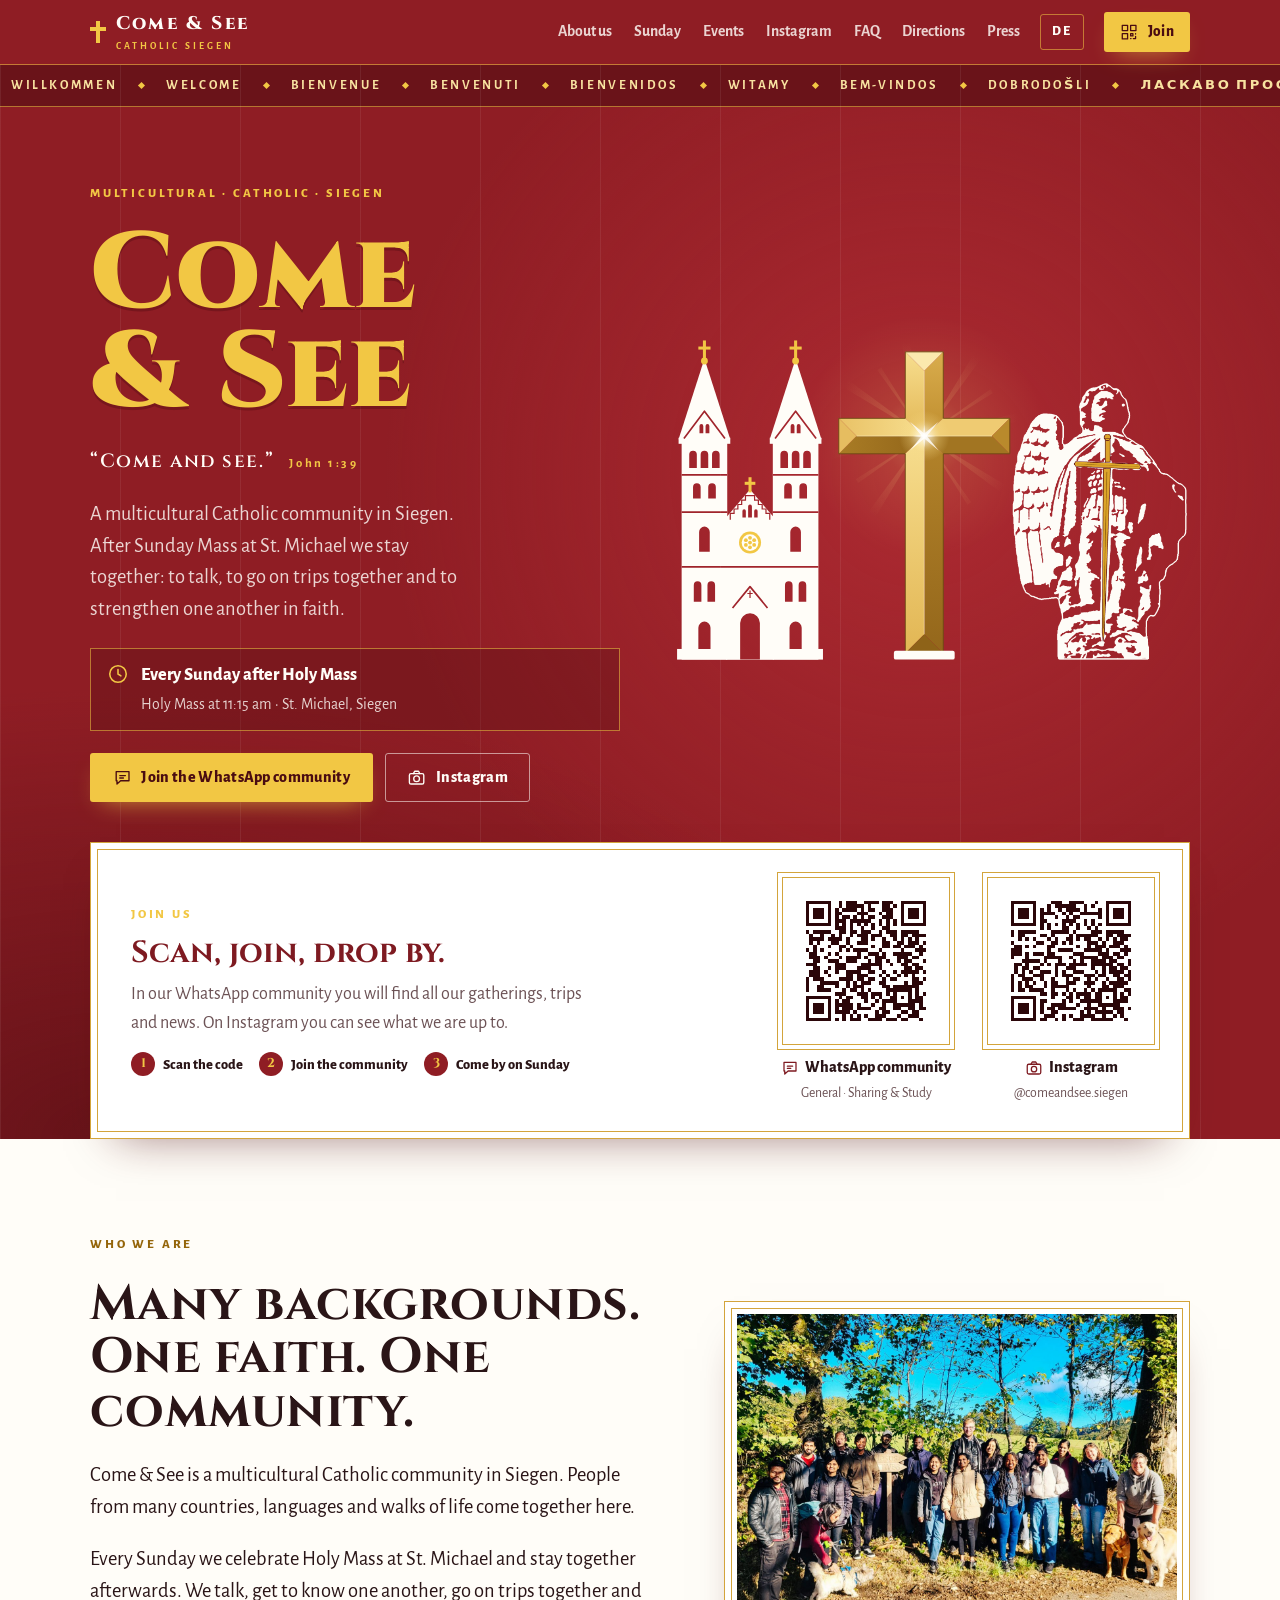
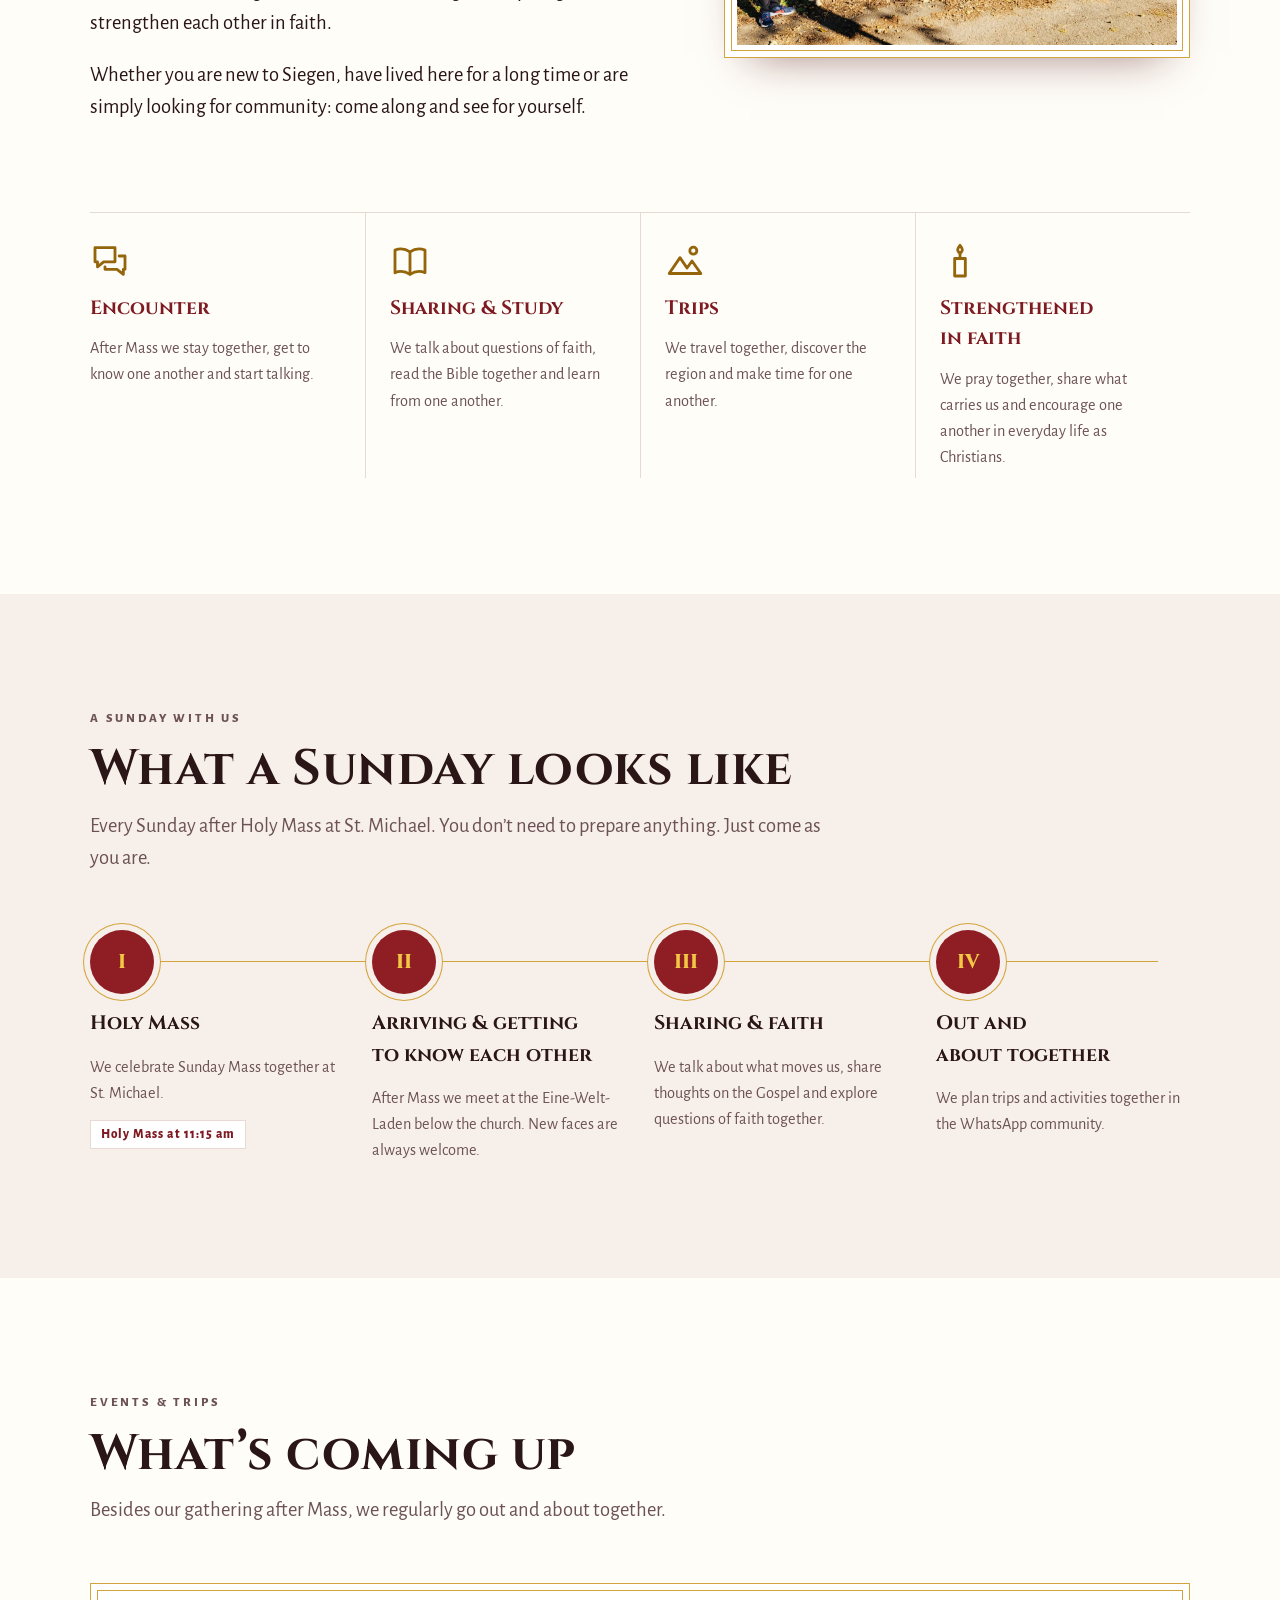
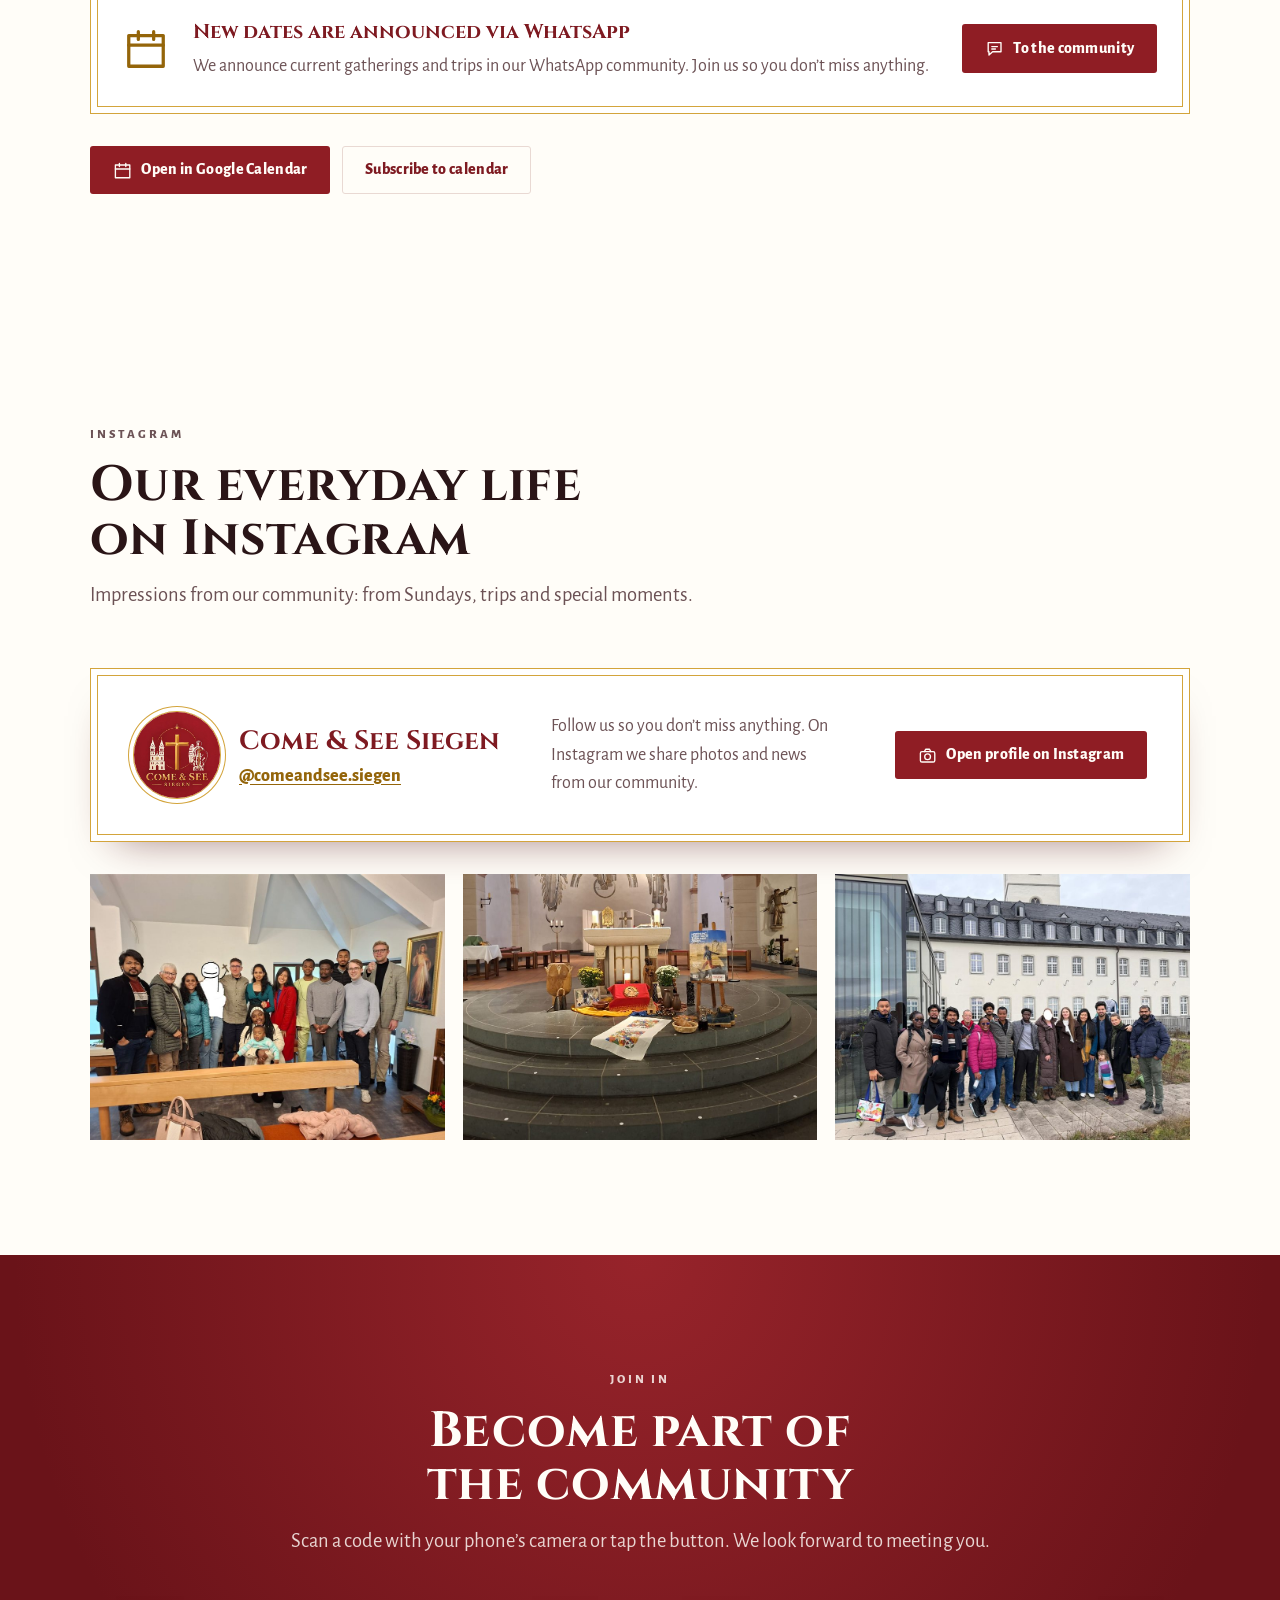
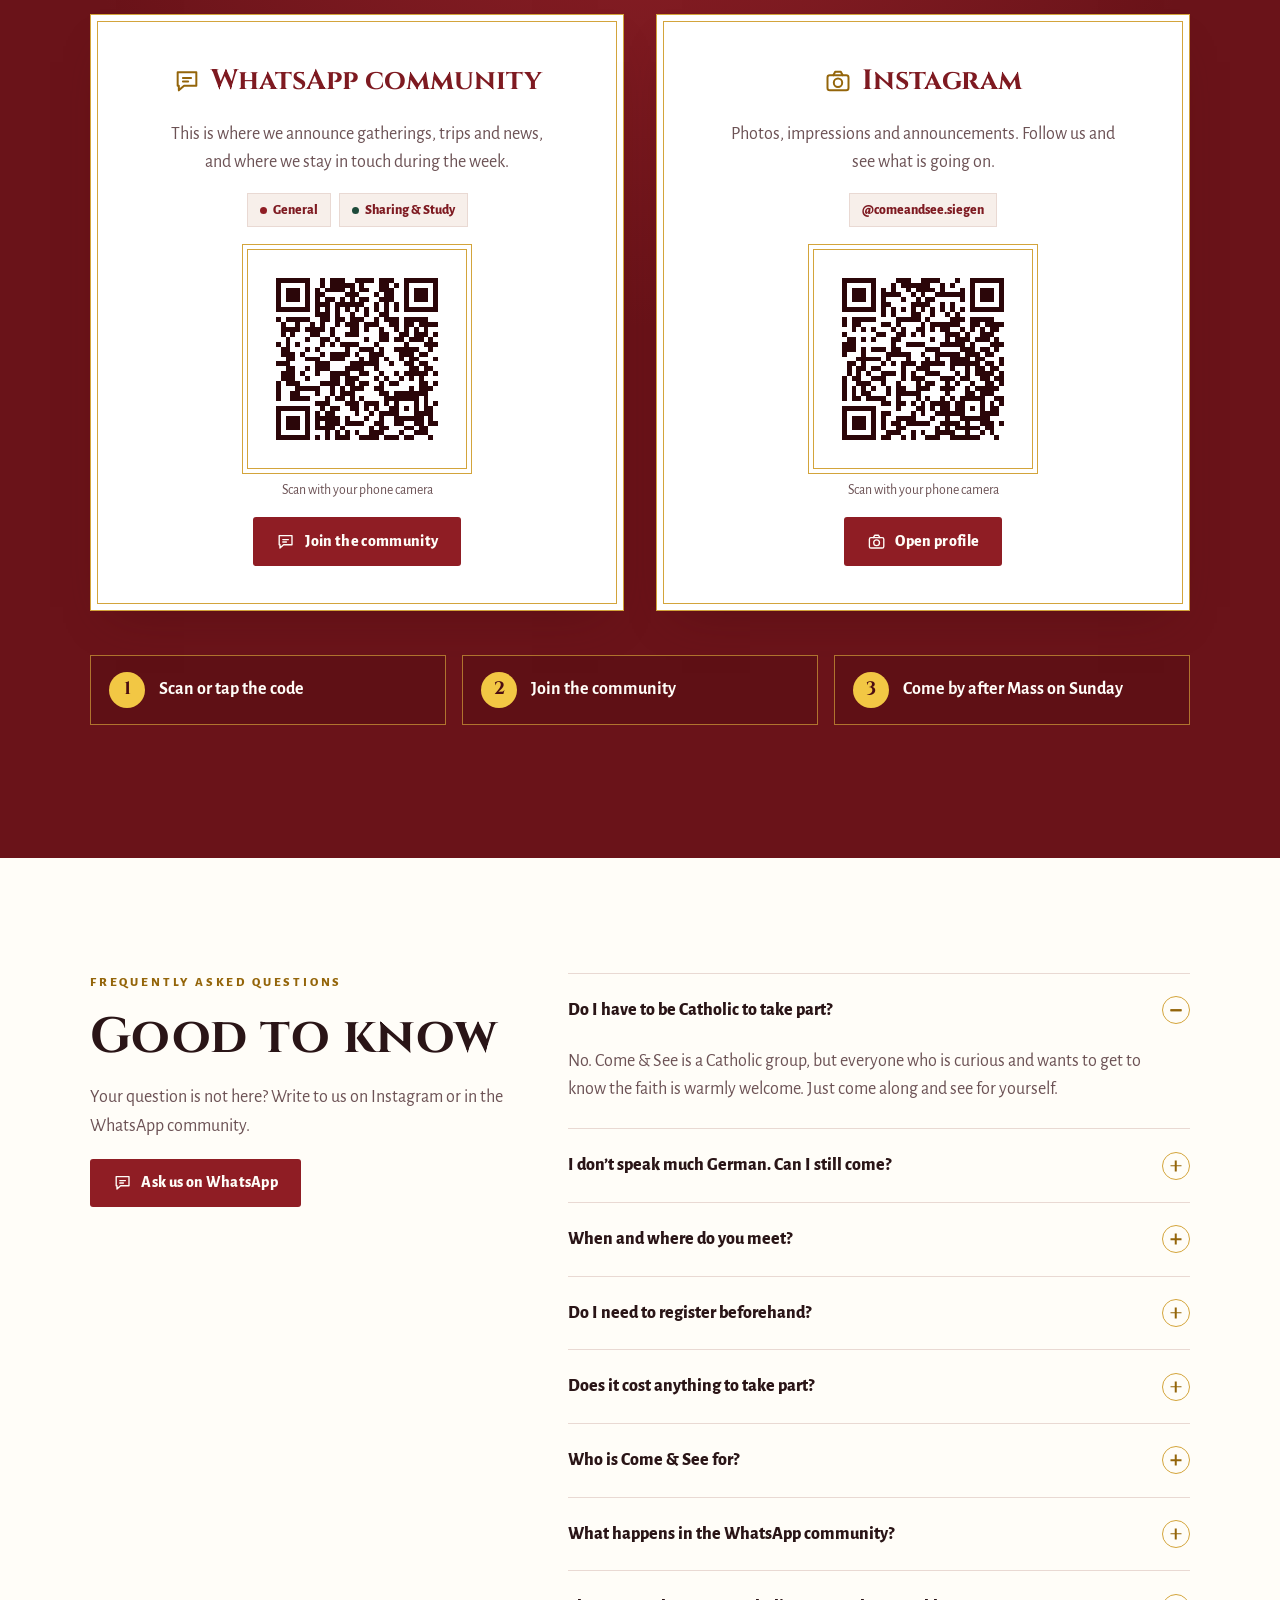
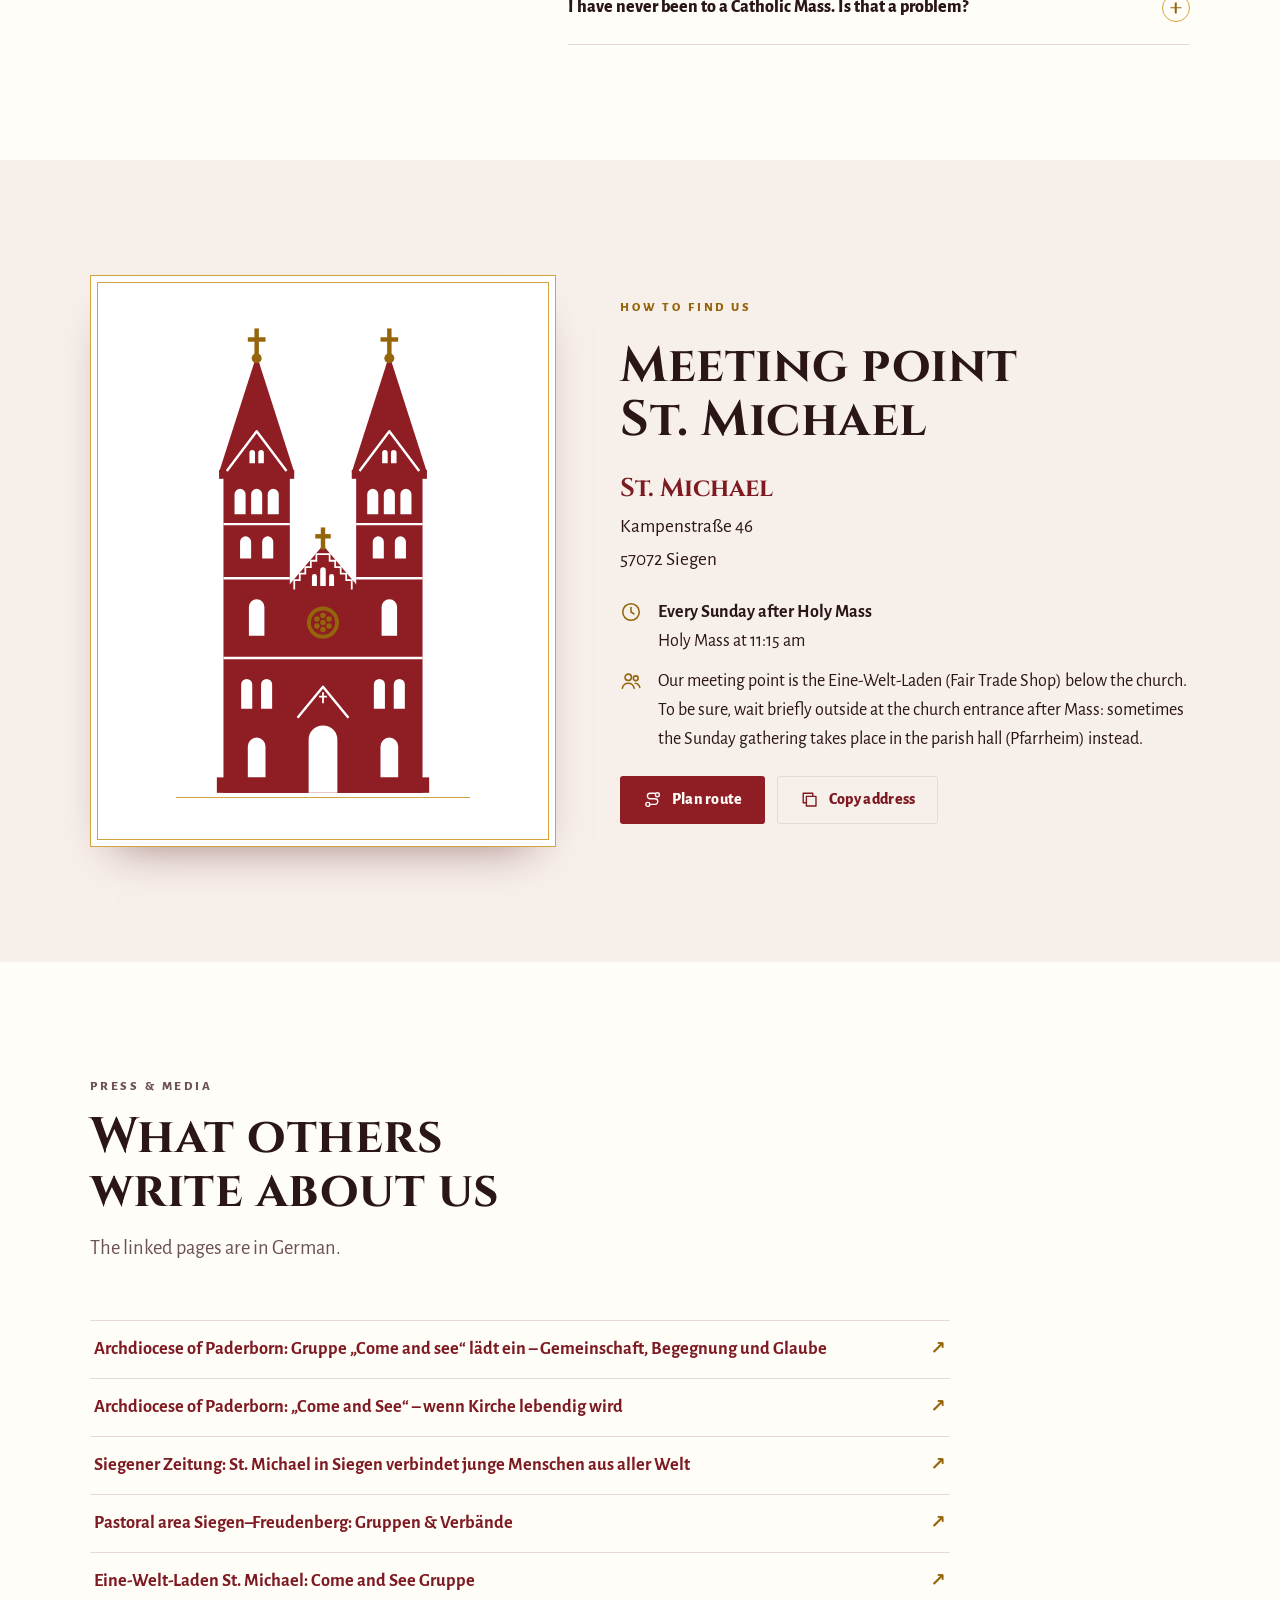
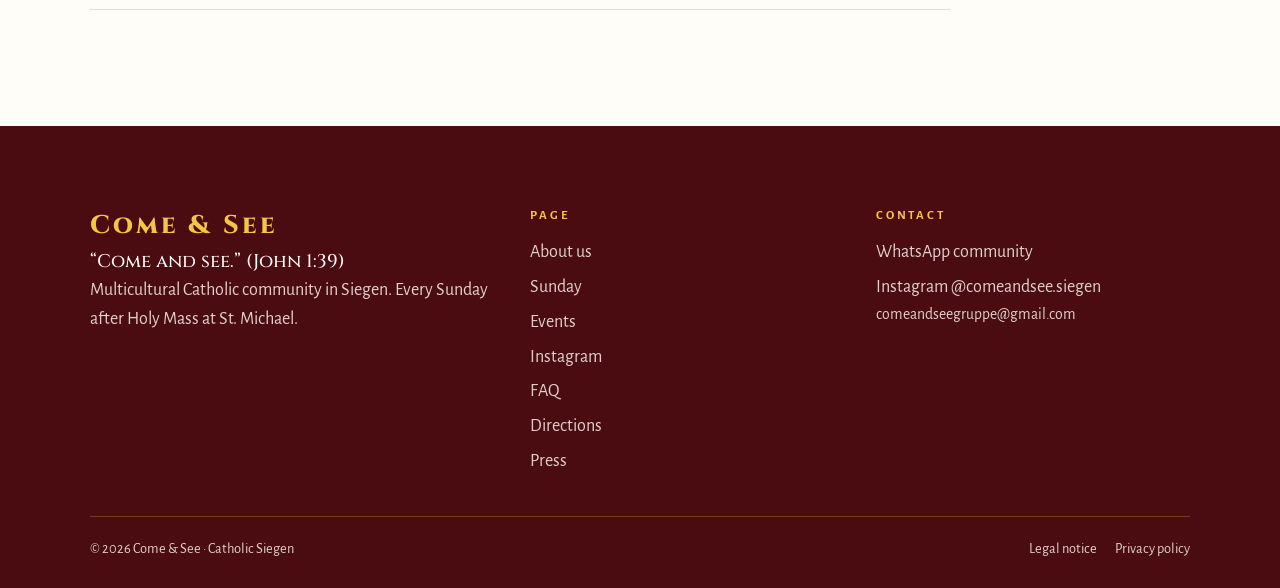
==== commit dd4b03a7: "Add files via upload" ====
--- a/en/index.html
+++ b/en/index.html
@@ -4,17 +4,25 @@
 <meta charset="utf-8">
 <meta name="viewport" content="width=device-width, initial-scale=1">
 <title>Come &amp; See Siegen – Multicultural Catholic community</title>
-<meta name="description" content="Come & See is a multicultural Catholic community in Siegen. Every Sunday after Holy Mass at St. Michael, Kampenstraße 46.">
+<meta name="description" content="Come &amp; See is a multicultural Catholic community in Siegen. Every Sunday after Holy Mass at 11:15 am at St. Michael, Kampenstraße 46.">
+<link rel="canonical" href="https://comeandsee-siegen.com/en/">
+<link rel="alternate" hreflang="de" href="https://comeandsee-siegen.com/de/">
+<link rel="alternate" hreflang="en" href="https://comeandsee-siegen.com/en/">
+<link rel="alternate" hreflang="x-default" href="https://comeandsee-siegen.com/">
 <meta property="og:title" content="Come &amp; See Siegen – Multicultural Catholic community">
-<meta property="og:description" content="Come & See is a multicultural Catholic community in Siegen. Every Sunday after Holy Mass at St. Michael, Kampenstraße 46.">
+<meta property="og:description" content="Every Sunday after Holy Mass at 11:15 am at St. Michael, Siegen. Come and see for yourself.">
 <meta property="og:type" content="website">
+<meta property="og:url" content="https://comeandsee-siegen.com/en/">
+<meta property="og:image" content="https://comeandsee-siegen.com/assets/images/og-image.jpg">
+<meta property="og:locale" content="en_GB">
 <meta name="theme-color" content="#8F1D24">
-<link rel="alternate" hreflang="de" href="../index.html">
+<link rel="icon" href="../assets/images/favicon-32.png" sizes="32x32" type="image/png">
+<link rel="apple-touch-icon" href="../assets/images/apple-touch-icon.png">
 <link rel="stylesheet" href="../assets/style.css">
 </head>
 <body>
 <div id="app" class="cs"></div>
-<noscript><div class="noscript-note"><p>This page needs JavaScript. <strong>Come &amp; See</strong> is a multicultural Catholic community in Siegen. We meet every Sunday after Holy Mass at St. Michael, Kampenstraße 46, 57072 Siegen.</p><p><a href="legal-notice.html">Legal notice</a> · <a href="privacy-policy.html">Privacy policy</a> · <a href="../index.html">Deutsch</a></p></div></noscript>
+<noscript><div class="noscript-note"><p>This page needs JavaScript. <strong>Come &amp; See</strong> is a multicultural Catholic community in Siegen. We meet every Sunday after Holy Mass at 11:15 am at St. Michael, Kampenstraße 46, 57072 Siegen (meeting point: Eine-Welt-Laden below the church).</p><p><a href="legal-notice.html">Legal notice</a> · <a href="privacy-policy.html">Privacy policy</a> · <a href="../de/index.html">Deutsch</a></p></div></noscript>
 
 <!-- Inhalte dieser Sprachversion. Texte hier ändern; Anführungszeichen " in Texten mit \" schreiben. -->
 <script type="application/json" id="cs-state">
@@ -24,16 +32,16 @@
   },
   "meeting": {
     "when": "Every Sunday after Holy Mass",
-    "mass": "",
+    "mass": "Holy Mass at 11:15 am",
     "place": "St. Michael",
     "street": "Kampenstraße 46",
     "city": "57072 Siegen",
-    "spot": "We meet right after Mass at the church. If you can’t find us straight away, just ask in the WhatsApp community."
+    "spot": "Our meeting point is the Eine-Welt-Laden (Fair Trade Shop) below the church. To be sure, wait briefly outside at the church entrance after Mass: sometimes the Sunday gathering takes place in the parish hall (Pfarrheim) instead."
   },
   "about": {
     "title": "Many backgrounds. One faith. One community.",
     "text": "Come & See is a multicultural Catholic community in Siegen. People from many countries, languages and walks of life come together here.\n\nEvery Sunday we celebrate Holy Mass at St. Michael and stay together afterwards. We talk, get to know one another, go on trips together and strengthen each other in faith.\n\nWhether you are new to Siegen, have lived here for a long time or are simply looking for community: come along and see for yourself.",
-    "image": "",
+    "image": "assets/images/gruppe-wanderung.jpg",
     "caption": ""
   },
   "pillars": [
@@ -65,7 +73,7 @@
     },
     {
       "title": "Arriving & getting to know each other",
-      "text": "After Mass we meet at the church. New faces are always welcome."
+      "text": "After Mass we meet at the Eine-Welt-Laden below the church. New faces are always welcome."
     },
     {
       "title": "Sharing & faith",
@@ -89,7 +97,7 @@
     },
     {
       "q": "When and where do you meet?",
-      "a": "Every Sunday after Holy Mass at St. Michael, Kampenstraße 46 in Siegen. You can find the exact meeting point and any short-notice changes in our WhatsApp community."
+      "a": "Every Sunday after Holy Mass at 11:15 am at St. Michael, Kampenstraße 46 in Siegen. Our meeting point is the Eine-Welt-Laden (Fair Trade Shop) below the church. After Mass it is best to wait briefly outside at the church entrance, because the gathering is sometimes held in the parish hall (Pfarrheim). You can find short-notice changes in our WhatsApp community."
     },
     {
       "q": "Do I need to register beforehand?",
@@ -113,8 +121,49 @@
     }
   ],
   "footer": {
-    "contact": ""
-  }
+    "contact": "comeandseegruppe@gmail.com"
+  },
+  "instagram": {
+    "posts": [
+      {
+        "src": "assets/images/insta/gruppe-kapelle.jpg",
+        "url": "https://www.instagram.com/p/DWEDUkkiIoV/",
+        "alt": "Group photo of our community in the chapel"
+      },
+      {
+        "src": "assets/images/insta/altar-weltmission.jpg",
+        "url": "https://www.instagram.com/p/DWBhMc7iGnz/",
+        "alt": "The altar on World Mission Sunday with gifts from many countries"
+      },
+      {
+        "src": "assets/images/insta/gruppe-museum.jpg",
+        "url": "https://www.instagram.com/p/DWCl_69iBXp/",
+        "alt": "Group photo on a day trip"
+      }
+    ]
+  },
+  "press": [
+    {
+      "title": "Archdiocese of Paderborn: Gruppe „Come and see“ lädt ein – Gemeinschaft, Begegnung und Glaube",
+      "url": "https://www.erzbistum-paderborn.de/news/gruppe-come-and-see-laedt-ein-gemeinschaft-begegnung-und-glaube/"
+    },
+    {
+      "title": "Archdiocese of Paderborn: „Come and See“ – wenn Kirche lebendig wird",
+      "url": "https://www.erzbistum-paderborn.de/news/come-and-see-wenn-kirche-lebendig-wird/"
+    },
+    {
+      "title": "Siegener Zeitung: St. Michael in Siegen verbindet junge Menschen aus aller Welt",
+      "url": "https://www.siegener-zeitung.de/lokales/siegerland/siegen/st-michael-in-siegen-verbindet-junge-menschen-aus-aller-welt-4KERBXIOKFACBEP72HODNB6VEQ.html"
+    },
+    {
+      "title": "Pastoral area Siegen–Freudenberg: Gruppen & Verbände",
+      "url": "https://pr-si-fr.de/st-johannes-der-taeufer-gruppen-verbaende/"
+    },
+    {
+      "title": "Eine-Welt-Laden St. Michael: Come and See Gruppe",
+      "url": "https://www.eineweltladen-michaelsiegen.de/kopie-von-das-ladenteam/"
+    }
+  ]
 }
 </script>
 <script src="../assets/links.js"></script>
--- a/assets/style.css
+++ b/assets/style.css
@@ -429,3 +429,103 @@
 .legal-foot .wrap { display: flex; justify-content: space-between; gap: 12px 24px; flex-wrap: wrap; }
 .legal-foot a { color: var(--on-red-2); text-underline-offset: 3px; }
 .legal-foot a:hover { color: var(--gold); }
+
+/* ---------- Kalender, Instagram, Sprachauswahl (ergänzt) ---------- */
+.event-note { white-space: pre-line; overflow-wrap: anywhere; }
+.cal-actions { display: grid; gap: 14px; margin-top: clamp(20px, 3vw, 32px); }
+.cal-buttons { display: flex; flex-wrap: wrap; gap: 12px; }
+@media (max-width: 520px) { .cal-buttons .btn { flex: 1 1 100%; } }
+.cal-loading svg.ic { animation: cal-pulse 1.4s ease-in-out infinite alternate; }
+@keyframes cal-pulse { from { opacity: 0.45; } to { opacity: 1; } }
+@media (prefers-reduced-motion: reduce) { .cal-loading svg.ic { animation: none; } }
+
+.ig-grid { display: grid; gap: clamp(18px, 3vw, 32px); }
+.ig-grid.has-posts { grid-template-columns: minmax(0, 0.9fr) minmax(0, 1.4fr); align-items: start; }
+.ig-grid:not(.has-posts) .ig-card { grid-template-columns: auto minmax(0, 1fr) auto; align-items: center; column-gap: clamp(24px, 4vw, 56px); }
+@media (max-width: 900px) { .ig-grid:not(.has-posts) .ig-card { grid-template-columns: minmax(0, 1fr); } }
+.ig-card { background: var(--card); color: var(--ink); box-shadow: var(--shadow); padding: clamp(26px, 3.6vw, 42px) clamp(22px, 3.4vw, 42px); display: grid; gap: 18px; align-content: start; min-width: 0; }
+.ig-head { display: flex; align-items: center; gap: 18px; min-width: 0; }
+.ig-avatar { width: 88px; height: 88px; border-radius: 50%; object-fit: cover; flex: none; border: 1px solid var(--gold-line); box-shadow: 0 0 0 4px var(--card), 0 0 0 5px var(--gold-line); }
+.ig-head h3 { font-size: clamp(1.3rem, 2.2vw, 1.65rem); font-weight: 700; color: var(--red-ink); }
+.ig-handle { font-weight: 800; color: var(--gold-ink); text-underline-offset: 3px; overflow-wrap: anywhere; }
+.ig-card > p { color: var(--muted); max-width: 46ch; }
+.ig-cta { display: flex; flex-wrap: wrap; gap: 12px; }
+.ig-posts { display: grid; grid-template-columns: repeat(3, minmax(0, 1fr)); gap: 10px; }
+.ig-post { position: relative; display: block; aspect-ratio: 1; overflow: hidden; background: var(--paper-2); }
+.ig-post img { width: 100%; height: 100%; object-fit: cover; transition: transform 0.4s ease; }
+.ig-post:hover img { transform: scale(1.05); }
+@media (max-width: 900px) { .ig-grid.has-posts { grid-template-columns: minmax(0, 1fr); } }
+@media (max-width: 520px) {
+  .ig-posts { grid-template-columns: repeat(2, minmax(0, 1fr)); gap: 8px; }
+  .ig-avatar { width: 72px; height: 72px; }
+  .ig-cta .btn { flex: 1 1 100%; }
+}
+.foot-contact a { color: var(--on-red-2); text-underline-offset: 3px; overflow-wrap: anywhere; }
+.foot-contact a:hover { color: var(--gold); }
+
+/* Sprachauswahl (Startseite /) */
+.lang-page { min-height: 100vh; min-height: 100dvh; display: flex; flex-direction: column; color: var(--on-red); font-family: var(--body); background:
+    radial-gradient(60% 55% at 50% 30%, rgba(196, 52, 60, 0.55), transparent 70%),
+    radial-gradient(90% 60% at 10% 100%, rgba(74, 12, 17, 0.6), transparent 70%), var(--red); }
+.lang-page * , .lang-page *::before, .lang-page *::after { box-sizing: border-box; }
+.lang-main { flex: 1; display: grid; place-items: center; padding: clamp(36px, 7vw, 80px) var(--gutter); }
+.lang-box { width: 100%; max-width: 820px; display: grid; gap: clamp(16px, 2.6vw, 26px); justify-items: center; text-align: center; }
+.lang-cross { width: 26px; height: 36px; fill: var(--gold); }
+.lang-eyebrow { margin: 0; font-weight: 800; font-size: 0.8rem; letter-spacing: 0.26em; text-transform: uppercase; color: var(--gold); }
+.lang-title { margin: 0; font-family: var(--display); font-weight: 900; font-size: clamp(3.2rem, 12vw, 6.6rem); line-height: 0.95; color: var(--gold); text-shadow: 0 3px 0 rgba(74, 12, 17, 0.35); }
+.lang-title span { display: block; }
+.lang-verse { margin: 0; font-family: var(--display); font-weight: 600; font-size: clamp(1rem, 2.2vw, 1.25rem); letter-spacing: 0.08em; }
+.lang-verse small { display: block; margin-top: 4px; font-family: var(--body); font-weight: 700; font-size: 0.8rem; letter-spacing: 0.2em; color: var(--gold); }
+.lang-ask { margin: clamp(8px, 2vw, 18px) 0 0; color: var(--on-red-2); font-size: 1.05rem; }
+.lang-cards { width: 100%; display: grid; grid-template-columns: repeat(2, minmax(0, 1fr)); gap: clamp(12px, 2.4vw, 22px); }
+.lang-card { display: grid; gap: 6px; justify-items: center; padding: clamp(24px, 4vw, 38px) 16px; text-decoration: none; color: var(--on-red); background: rgba(74, 12, 17, 0.32); border: 1px solid var(--on-red-line); outline: 1px solid var(--on-red-line); outline-offset: -8px; transition: background 0.15s ease, color 0.15s ease, transform 0.15s ease; }
+.lang-card strong { font-family: var(--display); font-weight: 800; font-size: clamp(1.7rem, 4.4vw, 2.4rem); letter-spacing: 0.04em; }
+.lang-card span { font-weight: 700; font-size: 0.98rem; color: var(--on-red-2); }
+.lang-card:hover, .lang-card:focus-visible { background: var(--gold); color: var(--red-night); transform: translateY(-2px); outline-color: var(--red-night); }
+.lang-card:hover span, .lang-card:focus-visible span { color: var(--red-night); }
+@media (max-width: 520px) { .lang-cards { grid-template-columns: minmax(0, 1fr); } }
+.lang-foot { padding: 20px var(--gutter) calc(20px + env(safe-area-inset-bottom, 0px)); background: var(--red-night); font-size: 0.95rem; color: var(--on-red-2); }
+.lang-foot .wrap { display: flex; justify-content: center; gap: 10px 26px; flex-wrap: wrap; padding-inline: 0; }
+.lang-foot a { color: var(--on-red-2); text-underline-offset: 3px; }
+.lang-foot a:hover { color: var(--gold); }
+@media (max-width: 380px) {
+  .nav-in { gap: 10px; }
+  .brand-t { font-size: 1rem; letter-spacing: 0.08em; }
+  .lang-switch { min-width: 40px; padding: 0 8px; }
+}
+.legal a, .legal address { overflow-wrap: anywhere; }
+.qr-tile, .qr-cap { min-width: 0; }
+.qr-cap strong, .qr-cap span { overflow-wrap: anywhere; }
+.legal h1, .legal h2 { overflow-wrap: anywhere; hyphens: auto; }
+.nav-links a, .brand-s { white-space: nowrap; }
+@media (max-width: 1240px) { .nav-links { gap: 15px; } .nav-links a { font-size: 0.93rem; } .nav-in { gap: 14px; } }
+@media (max-width: 1100px) { .brand-s { display: none; } }
+.ig-post { aspect-ratio: 4 / 3; }
+@media (max-width: 520px) {
+  .ig-posts { grid-template-columns: repeat(2, minmax(0, 1fr)); }
+  .ig-posts .ig-post:first-child { grid-column: 1 / -1; }
+}
+.ig-grid.has-posts { grid-template-columns: minmax(0, 1fr); }
+.ig-grid.has-posts .ig-card { grid-template-columns: auto minmax(0, 1fr) auto; align-items: center; column-gap: clamp(24px, 4vw, 56px); }
+@media (max-width: 900px) { .ig-grid.has-posts .ig-card { grid-template-columns: minmax(0, 1fr); } }
+.ig-posts { gap: clamp(10px, 1.6vw, 18px); }
+.photo img { aspect-ratio: 4 / 3; }
+.press-list { list-style: none; margin: 0; padding: 0; display: grid; grid-template-columns: repeat(auto-fit, minmax(min(100%, 320px), 1fr)); gap: clamp(14px, 2vw, 24px); }
+.press-card { display: grid; gap: 10px; align-content: start; height: 100%; padding: clamp(20px, 2.6vw, 30px); background: var(--card); color: var(--ink); text-decoration: none; box-shadow: var(--shadow); transition: transform 0.15s ease; }
+.press-card:hover, .press-card:focus-visible { transform: translateY(-2px); }
+.press-meta { display: flex; flex-wrap: wrap; gap: 4px 14px; font-size: 0.85rem; color: var(--muted); }
+.press-meta strong { color: var(--gold-ink); font-weight: 800; letter-spacing: 0.08em; text-transform: uppercase; font-size: 0.78rem; }
+.press-card h3 { font-size: clamp(1.15rem, 1.8vw, 1.4rem); font-weight: 700; line-height: 1.2; color: var(--red-ink); overflow-wrap: anywhere; }
+.press-card p { color: var(--muted); margin: 0; }
+.press-more { margin-top: 4px; font-weight: 800; color: var(--red-ink); }
+.press-card:hover .press-more { text-decoration: underline; text-underline-offset: 3px; }
+.event-body h3, .event-meta span { overflow-wrap: anywhere; }
+.event-meta span { max-width: 100%; min-width: 0; }
+@media (max-width: 380px) { .event { grid-template-columns: 84px minmax(0, 1fr); gap: 14px; padding: 12px 14px 12px 12px; } .event-date b { font-size: 1.8rem; } .event-body h3 { font-size: 1.1rem; } }
+@media (max-width: 340px) { .nav-in { gap: 8px; } .brand-t { font-size: 0.95rem; letter-spacing: 0.05em; } }
+/* Presse: schlanke Link-Liste (nur Titel) */
+.press-list { display: grid; grid-template-columns: minmax(0, 1fr); gap: 0; max-width: 860px; border-top: 1px solid var(--line); }
+.press-link { display: flex; justify-content: space-between; align-items: baseline; gap: 18px; padding: 16px 4px; border-bottom: 1px solid var(--line); text-decoration: none; color: var(--red-ink); font-weight: 700; font-size: clamp(1.02rem, 1.5vw, 1.15rem); line-height: 1.35; overflow-wrap: anywhere; }
+.press-link:hover, .press-link:focus-visible { color: var(--red); background: rgba(176, 138, 40, 0.08); }
+.press-link:hover span:first-child { text-decoration: underline; text-underline-offset: 3px; }
+.press-arrow { flex: none; color: var(--gold-ink); }
